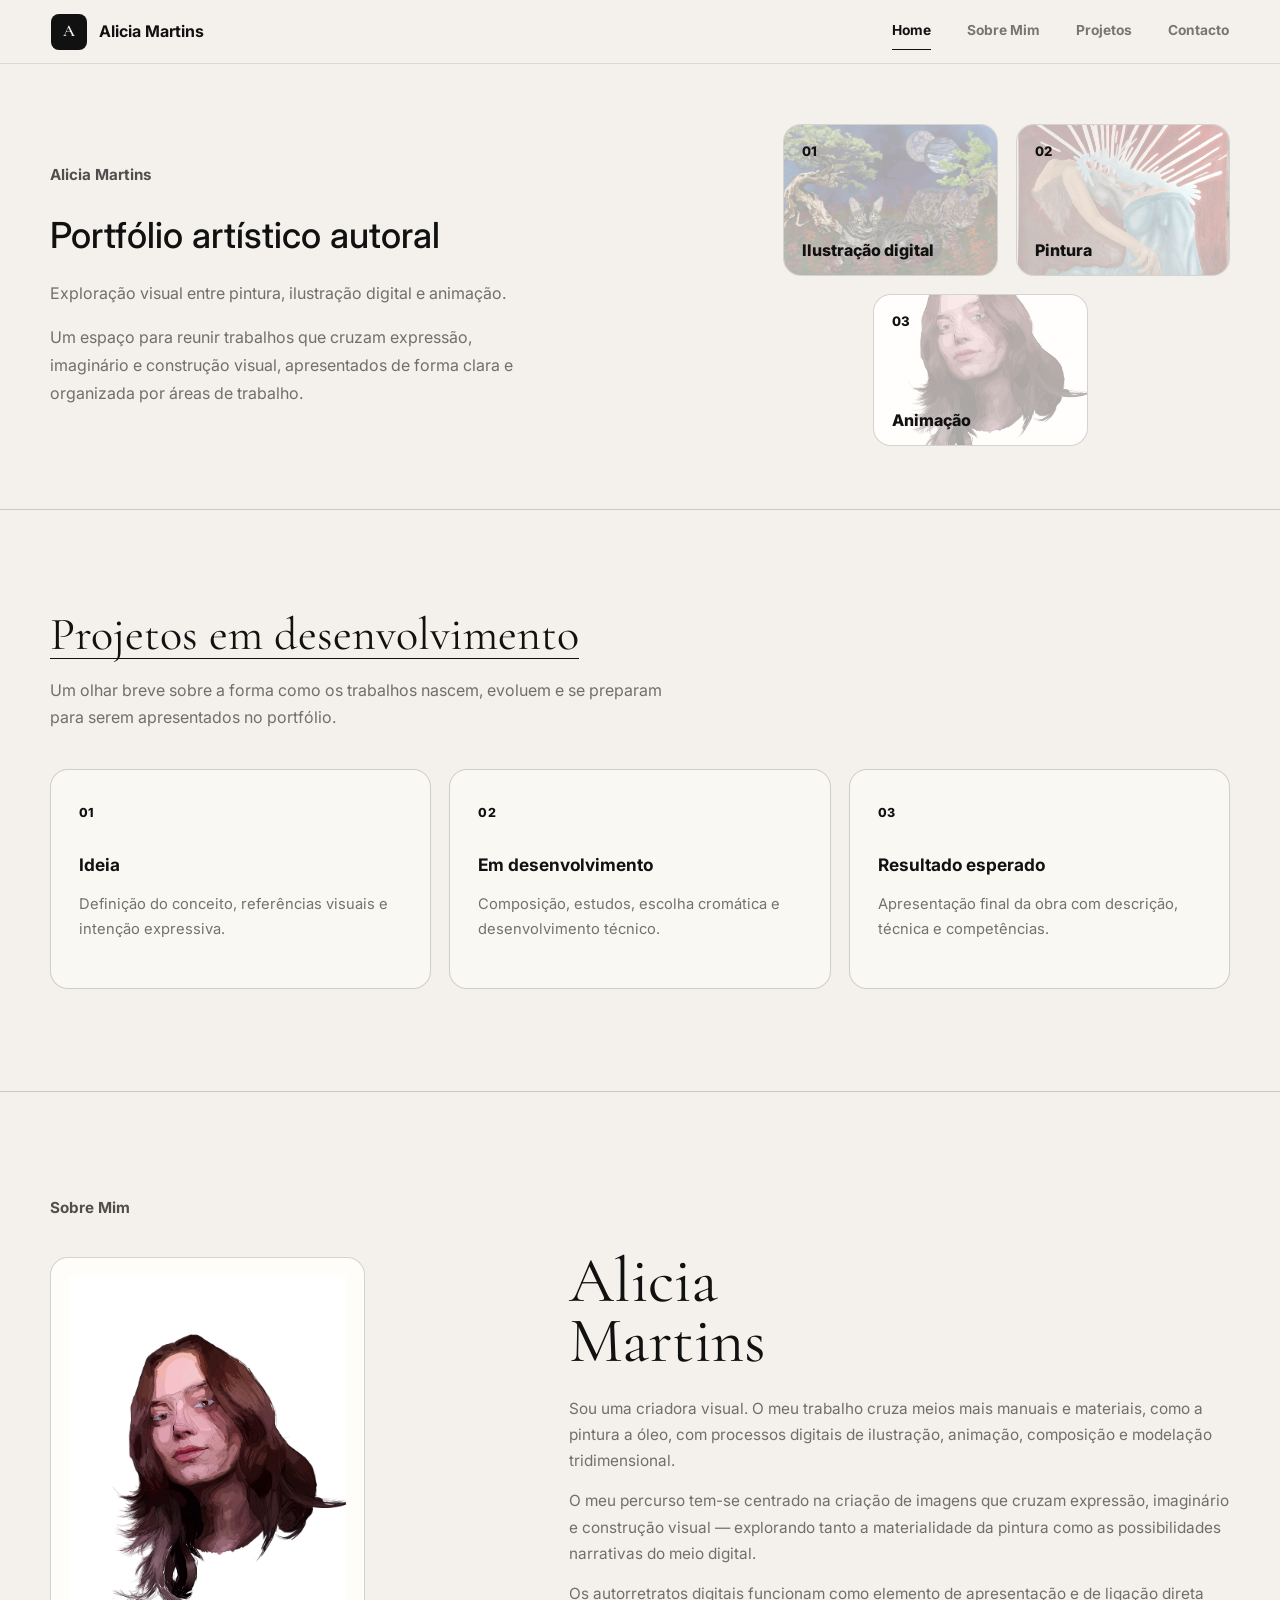
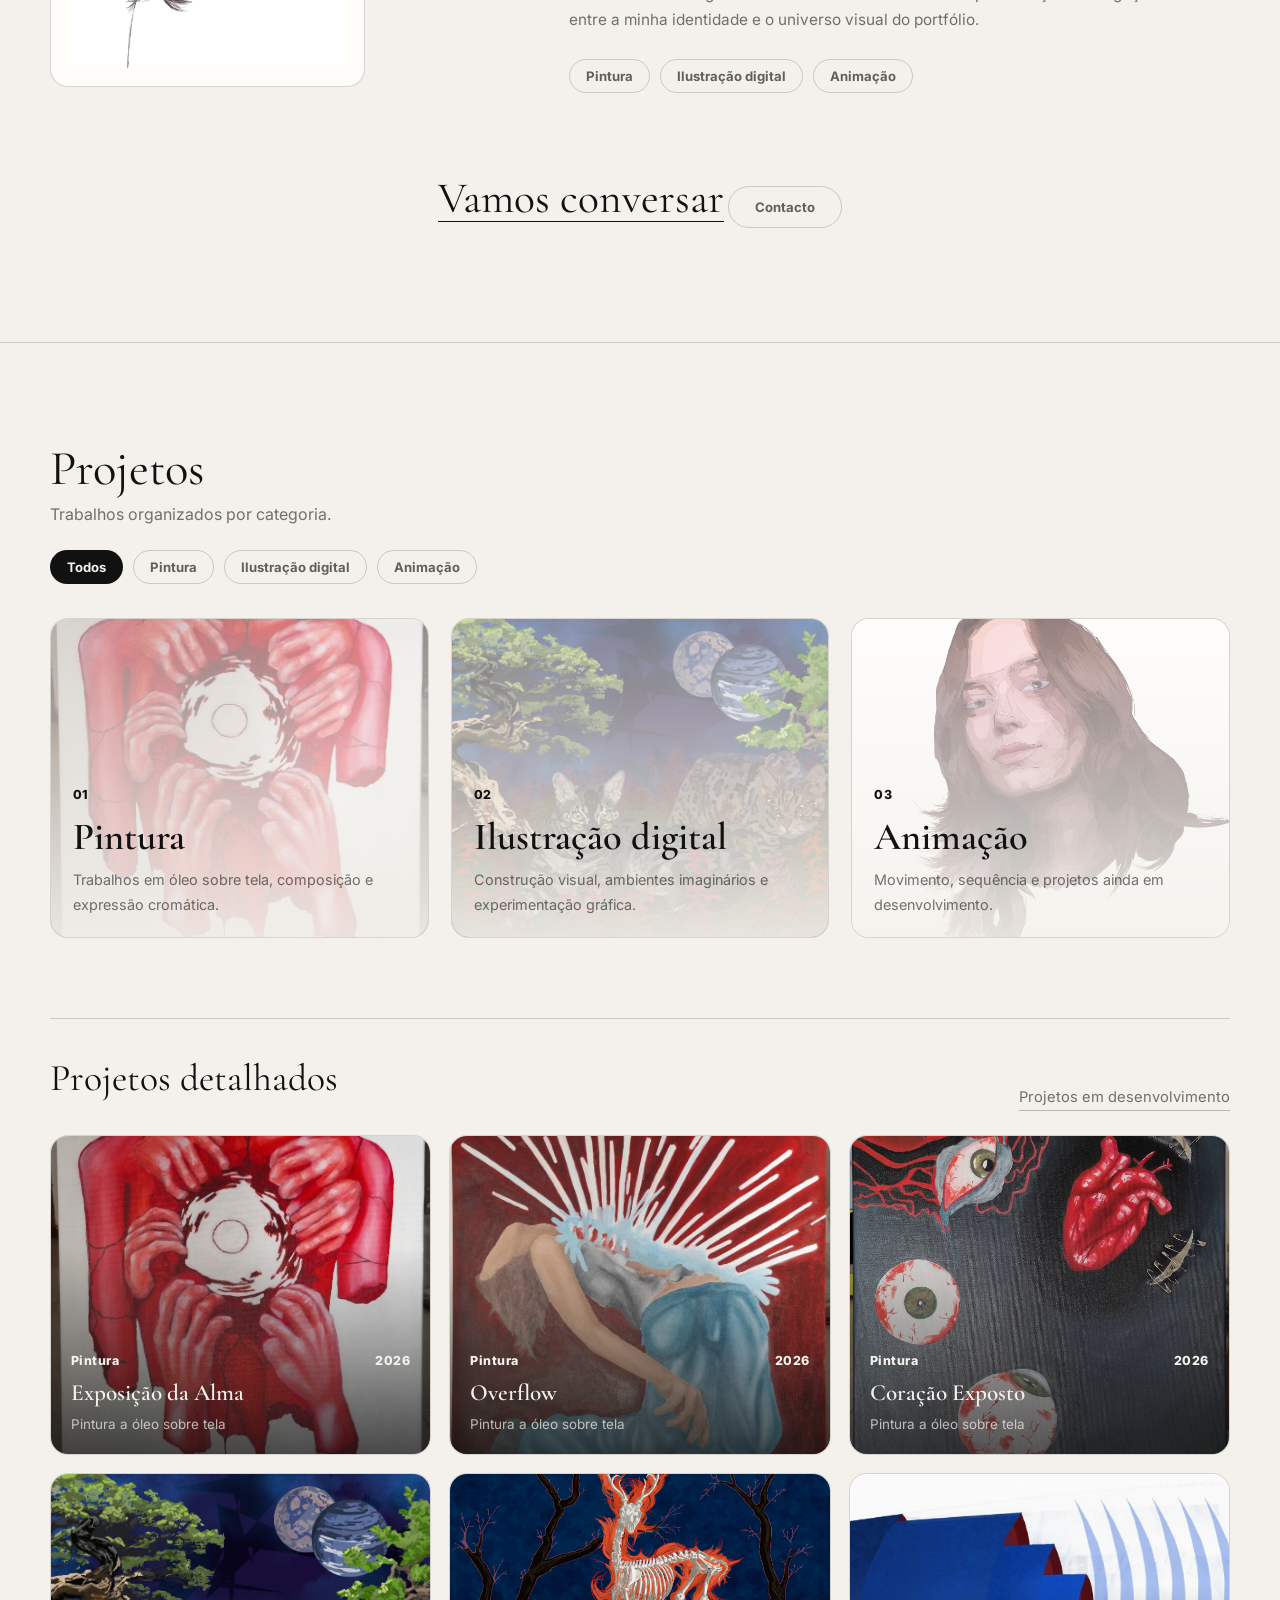
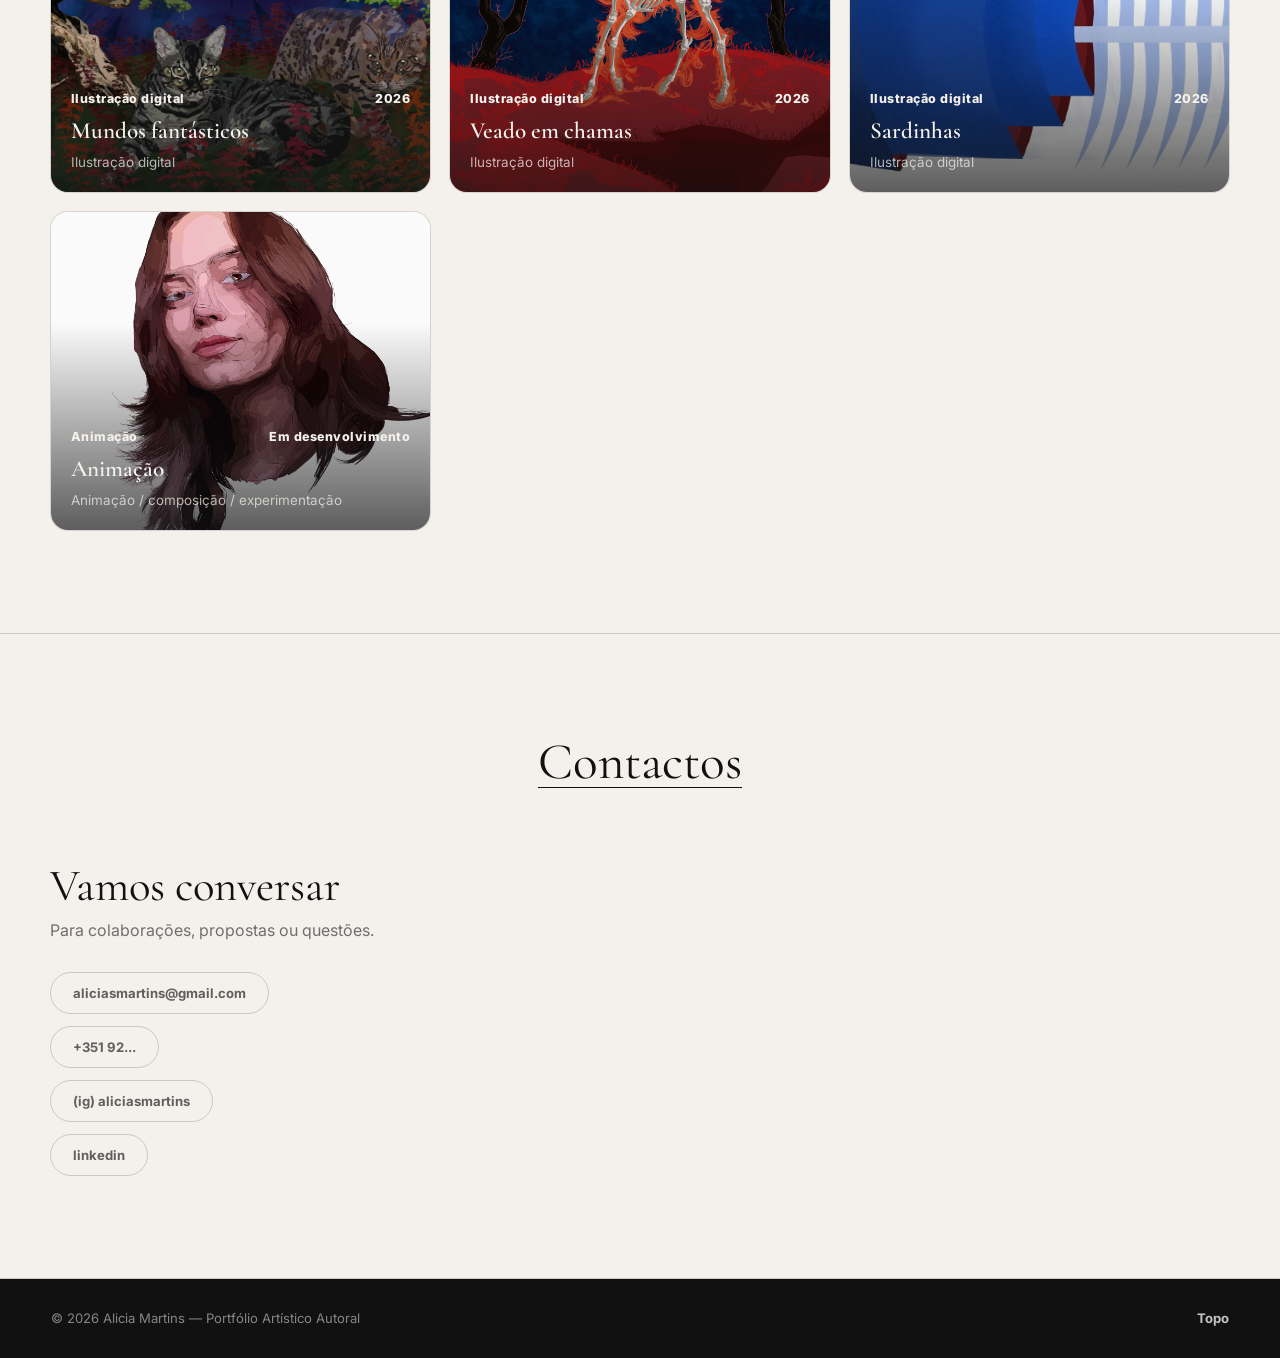
==== index.html @ 429c476c "Initial portfolio site" ====
<!DOCTYPE html>
<html lang="pt-PT">
<head>
  <meta charset="UTF-8" />
  <meta name="viewport" content="width=device-width, initial-scale=1.0" />
  <title>Alicia Martins — Portfólio Artístico Autoral</title>
  <meta name="description" content="Portfólio artístico autoral de Alicia Martins — exploração visual entre pintura, ilustração digital e animação." />
  <link rel="preconnect" href="https://fonts.googleapis.com" />
  <link rel="preconnect" href="https://fonts.gstatic.com" crossorigin />
  <link href="https://fonts.googleapis.com/css2?family=Inter:wght@300;400;500;600;700;800&family=Cormorant+Garamond:ital,wght@0,300;0,400;0,500;0,600;1,400;1,500&display=swap" rel="stylesheet" />
  <link rel="stylesheet" href="css/style.css" />
</head>
<body>
  <header class="site-header" id="topo">
    <a class="brand" href="#home" aria-label="Voltar ao início">
      <span class="brand-mark">A</span>
      <span class="brand-text">Alicia Martins</span>
    </a>
    <button class="nav-toggle" id="navToggle" aria-label="Abrir menu" aria-expanded="false">
      <span></span>
      <span></span>
    </button>
    <nav class="main-nav" id="mainNav" aria-label="Navegação principal">
      <a href="#home" data-nav>Home</a>
      <a href="#sobre" data-nav>Sobre Mim</a>
      <a href="#projetos" data-nav>Projetos</a>
      <a href="#contacto" data-nav>Contacto</a>
    </nav>
  </header>

  <main>
    <section class="hero" id="home">
      <div class="section-shell hero-shell">
        <div class="hero-copy">
          <p class="section-kicker">Alicia Martins</p>
          <h1>Portfólio artístico autoral</h1>
          <p>Exploração visual entre pintura, ilustração digital e animação.</p>
          <p>Um espaço para reunir trabalhos que cruzam expressão, imaginário e construção visual, apresentados de forma clara e organizada por áreas de trabalho.</p>
        </div>

        <div class="hero-projects" aria-label="Projetos em destaque">
          <a class="hero-card" href="#projetos">
            <img src="assets/img/mundos-fantasticos.png" alt="Mundos fantásticos — ilustração digital" />
            <span>01</span>
            <strong>Ilustração digital</strong>
          </a>
          <a class="hero-card" href="#projetos">
            <img src="assets/img/overflow.jpg" alt="Overflow — pintura a óleo" />
            <span>02</span>
            <strong>Pintura</strong>
          </a>
          <a class="hero-card hero-card--lower" href="#projetos">
            <img src="assets/img/autorretrato-fundo-claro.png" alt="Animação — espaço em desenvolvimento" />
            <span>03</span>
            <strong>Animação</strong>
          </a>
        </div>
      </div>
    </section>

    <section class="process" id="processo">
      <div class="section-shell">
        <h2 class="underlined-title">Projetos em desenvolvimento</h2>
        <p class="section-lead">Um olhar breve sobre a forma como os trabalhos nascem, evoluem e se preparam para serem apresentados no portfólio.</p>

        <div class="process-steps">
          <article class="process-card">
            <span>01</span>
            <h3>Ideia</h3>
            <p>Definição do conceito, referências visuais e intenção expressiva.</p>
          </article>
          <article class="process-card">
            <span>02</span>
            <h3>Em desenvolvimento</h3>
            <p>Composição, estudos, escolha cromática e desenvolvimento técnico.</p>
          </article>
          <article class="process-card">
            <span>03</span>
            <h3>Resultado esperado</h3>
            <p>Apresentação final da obra com descrição, técnica e competências.</p>
          </article>
        </div>
      </div>
    </section>

    <section class="about" id="sobre">
      <div class="section-shell">
        <p class="section-kicker">Sobre Mim</p>
        <div class="about-grid">
          <div class="portrait-frame">
            <img src="assets/img/autorretrato-fundo-claro.png" alt="Autorretrato digital de Alicia Martins" />
          </div>

          <div class="about-copy">
            <h2>Alicia<br />Martins</h2>
            <p>Sou uma criadora visual. O meu trabalho cruza meios mais manuais e materiais, como a pintura a óleo, com processos digitais de ilustração, animação, composição e modelação tridimensional.</p>
            <p>O meu percurso tem-se centrado na criação de imagens que cruzam expressão, imaginário e construção visual — explorando tanto a materialidade da pintura como as possibilidades narrativas do meio digital.</p>
            <p>Os autorretratos digitais funcionam como elemento de apresentação e de ligação direta entre a minha identidade e o universo visual do portfólio.</p>
            <div class="chip-row">
              <span>Pintura</span>
              <span>Ilustração digital</span>
              <span>Animação</span>
            </div>
          </div>
        </div>

        <div class="about-cta">
          <p>Vamos conversar</p>
          <a class="pill-link" href="#contacto">Contacto</a>
        </div>
      </div>
    </section>

    <section class="projects" id="projetos">
      <div class="section-shell">
        <h2>Projetos</h2>
        <p class="projects-sub">Trabalhos organizados por categoria.</p>

        <div class="filter-bar" aria-label="Filtrar projetos">
          <button class="filter active" type="button" data-filter="all">Todos</button>
          <button class="filter" type="button" data-filter="pintura">Pintura</button>
          <button class="filter" type="button" data-filter="digital">Ilustração digital</button>
          <button class="filter" type="button" data-filter="animacao">Animação</button>
        </div>

        <div class="category-gallery" id="categoryGallery"></div>

        <div class="project-detail-head">
          <h3>Projetos detalhados</h3>
          <a href="#processo">Projetos em desenvolvimento</a>
        </div>
        <div class="gallery" id="gallery"></div>
      </div>
    </section>

    <section class="contact" id="contacto">
      <div class="section-shell">
        <h2 class="contact-heading">Contactos</h2>
        <div class="contact-grid">
          <div class="contact-copy">
            <p class="contact-lead">Vamos conversar</p>
            <p>Para colaborações, propostas ou questões.</p>
            <div class="contact-links" aria-label="Links de contacto">
              <a href="mailto:aliciasmartins@gmail.com">aliciasmartins@gmail.com</a>
              <a href="tel:+351920000000">+351 92...</a>
              <a href="https://instagram.com/aliciasmartins" target="_blank" rel="noopener">(ig) aliciasmartins</a>
              <a href="https://linkedin.com/in/aliciasmartins" target="_blank" rel="noopener">linkedin</a>
            </div>
          </div>
          <div class="contact-empty" aria-hidden="true"></div>
        </div>
      </div>
    </section>
  </main>

  <footer class="site-footer">
    <p>© <span id="year"></span> Alicia Martins — Portfólio Artístico Autoral</p>
    <a href="#topo">Topo</a>
  </footer>

  <div class="modal" id="projectModal" aria-hidden="true" role="dialog" aria-modal="true">
    <div class="modal-backdrop" data-close-modal></div>
    <article class="modal-panel" role="document">
      <button class="modal-close" type="button" data-close-modal aria-label="Fechar projeto">
        ×
      </button>
      <div class="modal-body" id="modalContent"></div>
    </article>
  </div>

  <script src="js/main.js"></script>
</body>
</html>
---- css/style.css ----
:root {
  --ink: #111;
  --muted: rgba(17, 17, 17, .58);
  --faint: rgba(17, 17, 17, .1);
  --line: rgba(17, 17, 17, .18);
  --paper: #f4f1ec;
  --white: #fffdfa;
  --max: 1180px;
  --radius: 18px;
  --font: "Inter", -apple-system, BlinkMacSystemFont, "Segoe UI", sans-serif;
  --serif: "Cormorant Garamond", Georgia, serif;
}

*,
*::before,
*::after {
  box-sizing: border-box;
  margin: 0;
  padding: 0;
}

html {
  scroll-behavior: smooth;
}

body {
  min-width: 320px;
  overflow-x: hidden;
  background: var(--paper);
  color: var(--ink);
  font-family: var(--font);
  font-size: 16px;
  line-height: 1.7;
  -webkit-font-smoothing: antialiased;
}

a {
  color: inherit;
  text-decoration: none;
}

img {
  display: block;
  max-width: 100%;
}

button {
  color: inherit;
  font: inherit;
}

::selection {
  background: rgba(17, 17, 17, .12);
}

.site-header {
  position: fixed;
  z-index: 20;
  top: 0;
  left: 0;
  right: 0;
  display: flex;
  align-items: center;
  justify-content: space-between;
  height: 64px;
  padding: 0 clamp(20px, 4vw, 52px);
  background: rgba(244, 241, 236, .92);
  border-bottom: 1px solid var(--faint);
  backdrop-filter: blur(18px);
}

.brand {
  display: flex;
  align-items: center;
  gap: 12px;
  font-weight: 700;
}

.brand-mark {
  display: grid;
  place-items: center;
  width: 36px;
  height: 36px;
  border-radius: 8px;
  background: var(--ink);
  color: var(--paper);
  font-family: var(--serif);
  font-size: 1.05rem;
  font-weight: 600;
}

.main-nav {
  display: flex;
  align-items: center;
  gap: clamp(22px, 3vw, 36px);
  color: rgba(17, 17, 17, .55);
  font-size: .86rem;
  font-weight: 700;
}

.main-nav a {
  padding: 6px 0;
  border-bottom: 1px solid transparent;
}

.main-nav a:hover,
.main-nav a.active {
  color: var(--ink);
  border-bottom-color: var(--ink);
}

.nav-toggle {
  display: none;
  width: 38px;
  height: 38px;
  border: 0;
  background: transparent;
}

.nav-toggle span {
  display: block;
  width: 22px;
  height: 1.5px;
  margin: 6px auto;
  background: var(--ink);
}

.section-shell {
  width: min(100% - 40px, var(--max));
  margin: 0 auto;
}

.hero,
.process,
.about,
.projects,
.contact {
  border-bottom: 1px solid var(--line);
}

.hero {
  padding-top: 64px;
}

.hero-shell {
  display: grid;
  grid-template-columns: .86fr 1.14fr;
  gap: clamp(46px, 8vw, 110px);
  align-items: center;
  min-height: 445px;
  padding: 54px 0 58px;
}

.section-kicker {
  margin-bottom: 28px;
  color: rgba(17, 17, 17, .72);
  font-size: .95rem;
  font-weight: 700;
}

.hero-copy h1 {
  max-width: 460px;
  margin-bottom: 24px;
  font-size: clamp(1.7rem, 2.8vw, 2.55rem);
  font-weight: 500;
  line-height: 1.12;
  letter-spacing: 0;
}

.hero-copy p:not(.section-kicker) {
  max-width: 520px;
  color: var(--muted);
  line-height: 1.75;
}

.hero-copy p + p {
  margin-top: 16px;
}

.hero-projects {
  display: grid;
  grid-template-columns: repeat(2, minmax(160px, 1fr));
  gap: 18px;
  max-width: 500px;
  margin-left: auto;
}

.hero-card {
  position: relative;
  min-height: 150px;
  overflow: hidden;
  border: 1.5px solid var(--line);
  border-radius: var(--radius);
  background: var(--white);
}

.hero-card--lower {
  grid-column: 1 / 2;
  transform: translateX(42%);
}

.hero-card img {
  width: 100%;
  height: 150px;
  object-fit: cover;
  opacity: .34;
  filter: grayscale(.12);
}

.hero-card span,
.hero-card strong {
  position: absolute;
  z-index: 1;
  left: 18px;
}

.hero-card span {
  top: 15px;
  font-size: .82rem;
  font-weight: 800;
}

.hero-card strong {
  right: 18px;
  bottom: 15px;
  font-weight: 800;
  line-height: 1.25;
}

.process,
.about,
.projects,
.contact {
  padding: clamp(70px, 8vw, 104px) 0;
}

.underlined-title {
  display: inline-block;
  margin-bottom: 18px;
  border-bottom: 1px solid var(--ink);
  font-family: var(--serif);
  font-size: clamp(1.9rem, 3.6vw, 3rem);
  font-weight: 400;
  line-height: .98;
}

.section-lead {
  max-width: 640px;
  margin-bottom: 38px;
  color: var(--muted);
}

.process-steps {
  display: grid;
  grid-template-columns: repeat(3, 1fr);
  gap: 18px;
}

.process-card {
  min-height: 220px;
  padding: 28px;
  border: 1.5px solid var(--line);
  border-radius: var(--radius);
  background: rgba(255, 253, 250, .55);
}

.process-card span,
.category-body span,
.card-meta {
  font-size: .78rem;
  font-weight: 800;
  letter-spacing: .04em;
}

.process-card h3 {
  margin: 28px 0 16px;
  font-size: 1.08rem;
  line-height: 1.35;
}

.process-card p {
  color: var(--muted);
  font-size: .92rem;
}

.about .section-kicker {
  margin-bottom: 30px;
}

.about-grid {
  display: grid;
  grid-template-columns: .78fr 1.22fr;
  gap: clamp(40px, 8vw, 96px);
  align-items: center;
}

.portrait-frame {
  width: min(100%, 315px);
  border: 1.5px solid var(--line);
  border-radius: var(--radius);
  background: var(--white);
  padding: 18px;
}

.portrait-frame img {
  width: 100%;
  height: auto;
}

.about-copy h2 {
  margin-bottom: 24px;
  font-family: var(--serif);
  font-size: clamp(2.5rem, 5vw, 4.4rem);
  font-weight: 400;
  line-height: .95;
}

.about-copy p {
  max-width: 690px;
  color: var(--muted);
  font-size: .96rem;
}

.about-copy p + p {
  margin-top: 14px;
}

.chip-row {
  display: flex;
  flex-wrap: wrap;
  gap: 10px;
  margin-top: 26px;
}

.chip-row span,
.filter,
.pill-link,
.contact-links a {
  display: inline-flex;
  align-items: center;
  justify-content: center;
  min-height: 34px;
  padding: 0 16px;
  border: 1.5px solid var(--line);
  border-radius: 999px;
  background: transparent;
  color: rgba(17, 17, 17, .65);
  font-size: .82rem;
  font-weight: 700;
}

.about-cta {
  margin-top: clamp(54px, 7vw, 84px);
  text-align: center;
}

.about-cta p {
  display: inline-block;
  margin-bottom: 18px;
  border-bottom: 1px solid var(--ink);
  font-family: var(--serif);
  font-size: clamp(1.8rem, 3.4vw, 3rem);
  line-height: 1;
}

.pill-link {
  min-height: 42px;
  padding: 0 26px;
}

.projects h2 {
  margin-bottom: 8px;
  font-family: var(--serif);
  font-size: clamp(2rem, 3.8vw, 3.2rem);
  font-weight: 400;
  line-height: .98;
}

.projects-sub {
  max-width: 520px;
  color: var(--muted);
}

.filter-bar {
  display: flex;
  flex-wrap: wrap;
  gap: 10px;
  margin: 22px 0 34px;
}

.filter {
  cursor: pointer;
}

.filter.active,
.filter:hover,
.category-card:hover,
.card:hover,
.contact-links a:hover,
.pill-link:hover {
  border-color: rgba(17, 17, 17, .38);
}

.filter.active {
  background: var(--ink);
  color: var(--paper);
}

.category-gallery {
  display: grid;
  grid-template-columns: repeat(3, 1fr);
  gap: 22px;
  margin-bottom: clamp(54px, 7vw, 80px);
}

.category-card {
  position: relative;
  min-height: 320px;
  overflow: hidden;
  border: 1.5px solid var(--line);
  border-radius: var(--radius);
  background: var(--white);
  cursor: pointer;
  text-align: left;
}

.category-thumb {
  position: absolute;
  inset: 0;
}

.category-thumb::after {
  content: "";
  position: absolute;
  inset: 0;
  background: linear-gradient(180deg, rgba(244, 241, 236, .08), rgba(244, 241, 236, .88));
}

.category-thumb img {
  width: 100%;
  height: 100%;
  object-fit: cover;
  opacity: .58;
}

.category-body {
  position: absolute;
  z-index: 1;
  left: 22px;
  right: 22px;
  bottom: 20px;
}

.category-body h3 {
  margin: 12px 0;
  font-family: var(--serif);
  font-size: clamp(1.7rem, 3vw, 2.45rem);
  font-weight: 600;
  line-height: .96;
}

.category-body p {
  color: var(--muted);
  font-size: .9rem;
}

.project-detail-head {
  display: flex;
  align-items: flex-end;
  justify-content: space-between;
  gap: 24px;
  margin-bottom: 24px;
  padding-top: 28px;
  border-top: 1px solid var(--line);
}

.project-detail-head h3 {
  font-family: var(--serif);
  font-size: clamp(1.6rem, 3vw, 2.35rem);
  font-weight: 400;
}

.project-detail-head a {
  color: var(--muted);
  border-bottom: 1px solid rgba(17, 17, 17, .26);
  font-size: .92rem;
}

.gallery {
  display: grid;
  grid-template-columns: repeat(3, 1fr);
  gap: 18px;
}

.card {
  position: relative;
  height: 320px;
  overflow: hidden;
  border: 1.5px solid var(--line);
  border-radius: var(--radius);
  background: var(--white);
  cursor: pointer;
  text-align: left;
}

.card-thumb {
  position: absolute;
  inset: 0;
}

.card-thumb::after {
  content: "";
  position: absolute;
  inset: 0;
  background: linear-gradient(180deg, rgba(17, 17, 17, .02) 35%, rgba(17, 17, 17, .68));
}

.card-thumb img {
  width: 100%;
  height: 100%;
  object-fit: cover;
}

.card-body {
  position: absolute;
  z-index: 1;
  left: 20px;
  right: 20px;
  bottom: 18px;
  color: var(--paper);
}

.card-meta {
  display: flex;
  justify-content: space-between;
  margin-bottom: 10px;
}

.card h3 {
  font-family: var(--serif);
  font-size: 1.45rem;
  font-weight: 600;
  line-height: 1.05;
}

.card p {
  margin-top: 8px;
  color: rgba(244, 241, 236, .72);
  font-size: .84rem;
}

.contact {
  min-height: 560px;
}

.contact-heading {
  width: fit-content;
  margin: 0 auto clamp(46px, 6vw, 76px);
  border-bottom: 1px solid var(--ink);
  font-family: var(--serif);
  font-size: clamp(2rem, 4vw, 3.2rem);
  font-weight: 400;
  line-height: .98;
}

.contact-grid {
  display: grid;
  grid-template-columns: minmax(260px, 520px) 1fr;
  gap: clamp(40px, 9vw, 130px);
}

.contact-lead {
  margin-bottom: 8px;
  font-family: var(--serif);
  font-size: clamp(1.8rem, 3.5vw, 3rem);
  line-height: 1;
}

.contact-copy > p:not(.contact-lead) {
  color: var(--muted);
}

.contact-links {
  display: flex;
  flex-direction: column;
  align-items: flex-start;
  gap: 12px;
  margin-top: 28px;
}

.contact-links a {
  min-height: 42px;
  padding: 0 22px;
}

.contact-empty {
  min-height: 260px;
}

.site-footer {
  display: flex;
  justify-content: space-between;
  gap: 16px;
  padding: 28px clamp(20px, 4vw, 52px);
  color: rgba(244, 241, 236, .52);
  background: var(--ink);
  font-size: .82rem;
}

.site-footer a {
  color: rgba(244, 241, 236, .8);
  font-weight: 700;
}

.modal {
  position: fixed;
  z-index: 50;
  inset: 0;
  display: none;
}

.modal.open {
  display: block;
}

.modal-backdrop {
  position: absolute;
  inset: 0;
  background: rgba(17, 17, 17, .72);
}

.modal-panel {
  position: relative;
  width: min(960px, calc(100% - 24px));
  max-height: calc(100vh - 24px);
  margin: 12px auto;
  overflow: auto;
  border-radius: var(--radius);
  background: var(--paper);
}

.modal-close {
  position: sticky;
  z-index: 2;
  top: 12px;
  float: right;
  display: grid;
  place-items: center;
  width: 40px;
  height: 40px;
  margin: 12px;
  border: 0;
  border-radius: 50%;
  background: var(--ink);
  color: var(--paper);
  cursor: pointer;
  font-size: 1.6rem;
  line-height: 1;
}

.modal-body {
  padding: clamp(22px, 4vw, 48px);
}

.modal-hero {
  display: grid;
  grid-template-columns: 1fr .9fr;
  gap: 32px;
  clear: both;
}

.modal-gallery {
  display: grid;
  gap: 10px;
}

.modal-gallery img {
  width: 100%;
  max-height: 580px;
  object-fit: contain;
  border-radius: 14px;
  background: var(--white);
}

.modal-info .cat-badge {
  display: inline-flex;
  min-height: 30px;
  align-items: center;
  padding: 0 12px;
  border-radius: 999px;
  background: var(--accent, var(--ink));
  color: var(--paper);
  font-size: .72rem;
  font-weight: 800;
}

.modal-info h2 {
  margin: 18px 0;
  font-family: var(--serif);
  font-size: clamp(2rem, 4vw, 3.4rem);
  font-weight: 500;
  line-height: 1;
}

.modal-info > p {
  color: var(--muted);
}

.info-grid {
  display: grid;
  gap: 12px;
  margin-top: 24px;
}

.info-grid div {
  padding: 15px;
  border: 1px solid var(--faint);
  border-radius: 12px;
  background: var(--white);
}

.info-grid strong {
  display: block;
  margin-bottom: 4px;
  color: var(--accent, var(--ink));
  font-size: .72rem;
  font-weight: 800;
  letter-spacing: .05em;
  text-transform: uppercase;
}

.info-grid span {
  color: var(--muted);
  font-size: .9rem;
}

@media (max-width: 960px) {
  .site-header {
    height: auto;
    min-height: 64px;
    flex-wrap: wrap;
    gap: 8px;
    padding-top: 12px;
    padding-bottom: 10px;
  }

  .nav-toggle {
    display: none;
  }

  .main-nav {
    display: grid;
    position: static;
    width: 100%;
    grid-template-columns: repeat(4, minmax(0, 1fr));
    gap: 4px;
    overflow: hidden;
    padding: 0 0 2px;
    font-size: .72rem;
    text-align: center;
  }

  .main-nav a {
    white-space: nowrap;
  }

  .hero-shell,
  .about-grid,
  .contact-grid,
  .modal-hero {
    grid-template-columns: 1fr;
  }

  .hero-projects {
    max-width: none;
    margin-left: 0;
  }

  .process-steps,
  .category-gallery,
  .gallery {
    grid-template-columns: 1fr;
  }

  .portrait-frame {
    width: min(100%, 280px);
  }

  .contact-empty {
    display: none;
  }
}

@media (max-width: 680px) {
  .site-header {
    height: auto;
  }

  .nav-toggle {
    display: none;
  }

  .main-nav {
    display: flex;
  }

  .section-shell {
    width: min(100% - 40px, var(--max));
  }

  .hero-shell {
    min-height: auto;
    padding: 64px 0 42px;
  }

  .hero-copy h1 {
    font-size: clamp(1.8rem, 8vw, 2.5rem);
  }

  .hero-copy p:not(.section-kicker) {
    max-width: 330px;
  }

  .hero-projects {
    grid-template-columns: 1fr;
    gap: 14px;
  }

  .hero-card,
  .hero-card img {
    height: 148px;
    min-height: 148px;
  }

  .hero-card--lower {
    grid-column: auto;
    transform: none;
  }

  .process,
  .about,
  .projects,
  .contact {
    padding: 58px 0;
  }

  .underlined-title,
  .contact-heading {
    font-size: clamp(2.1rem, 11vw, 3rem);
  }

  .process-card,
  .category-card {
    min-height: 220px;
  }

  .project-detail-head {
    display: block;
  }

  .project-detail-head a {
    display: inline-block;
    margin-top: 10px;
  }

  .card {
    height: 300px;
  }

  .contact-links a {
    width: 100%;
    justify-content: center;
    text-align: center;
  }

  .site-footer {
    flex-direction: column;
    text-align: center;
  }
}
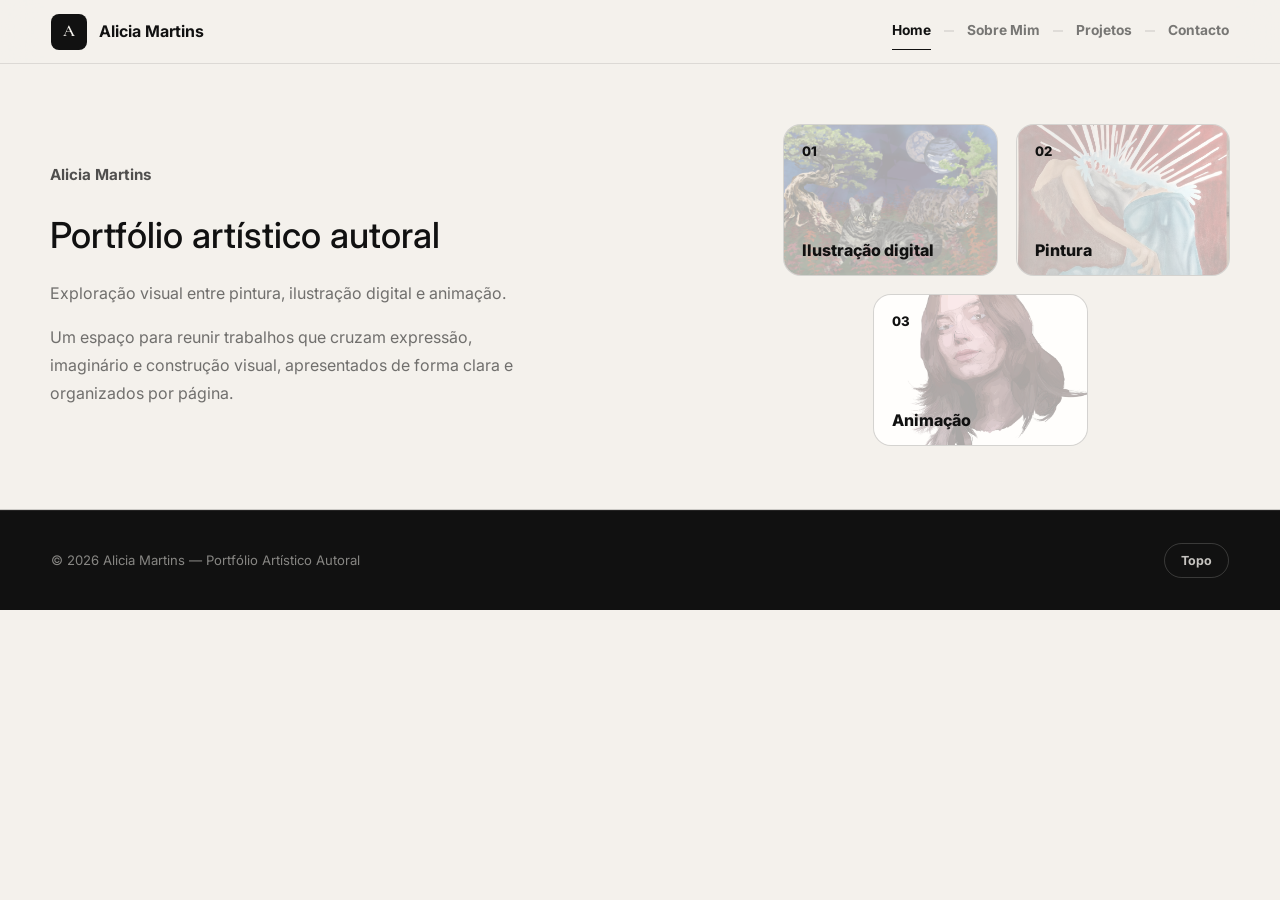
==== commit c92438bd: "Separar portfolio em paginas" ====
--- a/index.html
+++ b/index.html
@@ -10,21 +10,21 @@
   <link href="https://fonts.googleapis.com/css2?family=Inter:wght@300;400;500;600;700;800&family=Cormorant+Garamond:ital,wght@0,300;0,400;0,500;0,600;1,400;1,500&display=swap" rel="stylesheet" />
   <link rel="stylesheet" href="css/style.css" />
 </head>
-<body>
+<body data-page="home">
   <header class="site-header" id="topo">
-    <a class="brand" href="#home" aria-label="Voltar ao início">
+    <a class="brand" href="index.html" aria-label="Voltar ao início">
       <span class="brand-mark">A</span>
       <span class="brand-text">Alicia Martins</span>
     </a>
-    <button class="nav-toggle" id="navToggle" aria-label="Abrir menu" aria-expanded="false">
+    <button class="nav-toggle" id="navToggle" type="button" aria-label="Abrir menu" aria-expanded="false">
       <span></span>
       <span></span>
     </button>
     <nav class="main-nav" id="mainNav" aria-label="Navegação principal">
-      <a href="#home" data-nav>Home</a>
-      <a href="#sobre" data-nav>Sobre Mim</a>
-      <a href="#projetos" data-nav>Projetos</a>
-      <a href="#contacto" data-nav>Contacto</a>
+      <a href="index.html" data-nav="home">Home</a>
+      <a href="sobre.html" data-nav="sobre">Sobre Mim</a>
+      <a href="projetos.html" data-nav="projetos">Projetos</a>
+      <a href="contacto.html" data-nav="contacto">Contacto</a>
     </nav>
   </header>
 
@@ -35,119 +35,25 @@
           <p class="section-kicker">Alicia Martins</p>
           <h1>Portfólio artístico autoral</h1>
           <p>Exploração visual entre pintura, ilustração digital e animação.</p>
-          <p>Um espaço para reunir trabalhos que cruzam expressão, imaginário e construção visual, apresentados de forma clara e organizada por áreas de trabalho.</p>
+          <p>Um espaço para reunir trabalhos que cruzam expressão, imaginário e construção visual, apresentados de forma clara e organizados por página.</p>
         </div>
 
-        <div class="hero-projects" aria-label="Projetos em destaque">
-          <a class="hero-card" href="#projetos">
+        <div class="hero-projects" role="group" aria-label="Projetos em destaque">
+          <a class="hero-card" href="projetos.html?categoria=digital">
             <img src="assets/img/mundos-fantasticos.png" alt="Mundos fantásticos — ilustração digital" />
             <span>01</span>
             <strong>Ilustração digital</strong>
           </a>
-          <a class="hero-card" href="#projetos">
+          <a class="hero-card" href="projetos.html?categoria=pintura">
             <img src="assets/img/overflow.jpg" alt="Overflow — pintura a óleo" />
             <span>02</span>
             <strong>Pintura</strong>
           </a>
-          <a class="hero-card hero-card--lower" href="#projetos">
+          <a class="hero-card hero-card--lower" href="projetos.html?categoria=animacao">
             <img src="assets/img/autorretrato-fundo-claro.png" alt="Animação — espaço em desenvolvimento" />
             <span>03</span>
             <strong>Animação</strong>
           </a>
-        </div>
-      </div>
-    </section>
-
-    <section class="process" id="processo">
-      <div class="section-shell">
-        <h2 class="underlined-title">Projetos em desenvolvimento</h2>
-        <p class="section-lead">Um olhar breve sobre a forma como os trabalhos nascem, evoluem e se preparam para serem apresentados no portfólio.</p>
-
-        <div class="process-steps">
-          <article class="process-card">
-            <span>01</span>
-            <h3>Ideia</h3>
-            <p>Definição do conceito, referências visuais e intenção expressiva.</p>
-          </article>
-          <article class="process-card">
-            <span>02</span>
-            <h3>Em desenvolvimento</h3>
-            <p>Composição, estudos, escolha cromática e desenvolvimento técnico.</p>
-          </article>
-          <article class="process-card">
-            <span>03</span>
-            <h3>Resultado esperado</h3>
-            <p>Apresentação final da obra com descrição, técnica e competências.</p>
-          </article>
-        </div>
-      </div>
-    </section>
-
-    <section class="about" id="sobre">
-      <div class="section-shell">
-        <p class="section-kicker">Sobre Mim</p>
-        <div class="about-grid">
-          <div class="portrait-frame">
-            <img src="assets/img/autorretrato-fundo-claro.png" alt="Autorretrato digital de Alicia Martins" />
-          </div>
-
-          <div class="about-copy">
-            <h2>Alicia<br />Martins</h2>
-            <p>Sou uma criadora visual. O meu trabalho cruza meios mais manuais e materiais, como a pintura a óleo, com processos digitais de ilustração, animação, composição e modelação tridimensional.</p>
-            <p>O meu percurso tem-se centrado na criação de imagens que cruzam expressão, imaginário e construção visual — explorando tanto a materialidade da pintura como as possibilidades narrativas do meio digital.</p>
-            <p>Os autorretratos digitais funcionam como elemento de apresentação e de ligação direta entre a minha identidade e o universo visual do portfólio.</p>
-            <div class="chip-row">
-              <span>Pintura</span>
-              <span>Ilustração digital</span>
-              <span>Animação</span>
-            </div>
-          </div>
-        </div>
-
-        <div class="about-cta">
-          <p>Vamos conversar</p>
-          <a class="pill-link" href="#contacto">Contacto</a>
-        </div>
-      </div>
-    </section>
-
-    <section class="projects" id="projetos">
-      <div class="section-shell">
-        <h2>Projetos</h2>
-        <p class="projects-sub">Trabalhos organizados por categoria.</p>
-
-        <div class="filter-bar" aria-label="Filtrar projetos">
-          <button class="filter active" type="button" data-filter="all">Todos</button>
-          <button class="filter" type="button" data-filter="pintura">Pintura</button>
-          <button class="filter" type="button" data-filter="digital">Ilustração digital</button>
-          <button class="filter" type="button" data-filter="animacao">Animação</button>
-        </div>
-
-        <div class="category-gallery" id="categoryGallery"></div>
-
-        <div class="project-detail-head">
-          <h3>Projetos detalhados</h3>
-          <a href="#processo">Projetos em desenvolvimento</a>
-        </div>
-        <div class="gallery" id="gallery"></div>
-      </div>
-    </section>
-
-    <section class="contact" id="contacto">
-      <div class="section-shell">
-        <h2 class="contact-heading">Contactos</h2>
-        <div class="contact-grid">
-          <div class="contact-copy">
-            <p class="contact-lead">Vamos conversar</p>
-            <p>Para colaborações, propostas ou questões.</p>
-            <div class="contact-links" aria-label="Links de contacto">
-              <a href="mailto:aliciasmartins@gmail.com">aliciasmartins@gmail.com</a>
-              <a href="tel:+351920000000">+351 92...</a>
-              <a href="https://instagram.com/aliciasmartins" target="_blank" rel="noopener">(ig) aliciasmartins</a>
-              <a href="https://linkedin.com/in/aliciasmartins" target="_blank" rel="noopener">linkedin</a>
-            </div>
-          </div>
-          <div class="contact-empty" aria-hidden="true"></div>
         </div>
       </div>
     </section>
@@ -158,16 +64,6 @@
     <a href="#topo">Topo</a>
   </footer>
 
-  <div class="modal" id="projectModal" aria-hidden="true" role="dialog" aria-modal="true">
-    <div class="modal-backdrop" data-close-modal></div>
-    <article class="modal-panel" role="document">
-      <button class="modal-close" type="button" data-close-modal aria-label="Fechar projeto">
-        ×
-      </button>
-      <div class="modal-body" id="modalContent"></div>
-    </article>
-  </div>
-
   <script src="js/main.js"></script>
 </body>
 </html>
--- a/css/style.css
+++ b/css/style.css
@@ -9,6 +9,9 @@
   --radius: 18px;
   --font: "Inter", -apple-system, BlinkMacSystemFont, "Segoe UI", sans-serif;
   --serif: "Cormorant Garamond", Georgia, serif;
+  --ease: cubic-bezier(.25, .46, .45, .94);
+  --ease-out: cubic-bezier(.16, 1, .3, 1);
+  --transition: .3s var(--ease);
 }
 
 *,
@@ -37,6 +40,7 @@
 a {
   color: inherit;
   text-decoration: none;
+  transition: color var(--transition), border-color var(--transition);
 }
 
 img {
@@ -67,6 +71,12 @@
   background: rgba(244, 241, 236, .92);
   border-bottom: 1px solid var(--faint);
   backdrop-filter: blur(18px);
+  transition: box-shadow .4s var(--ease), background .4s var(--ease);
+}
+
+.site-header.scrolled {
+  box-shadow: 0 1px 12px rgba(17, 17, 17, .06);
+  background: rgba(244, 241, 236, .96);
 }
 
 .brand {
@@ -74,6 +84,11 @@
   align-items: center;
   gap: 12px;
   font-weight: 700;
+  transition: opacity var(--transition);
+}
+
+.brand:hover {
+  opacity: .72;
 }
 
 .brand-mark {
@@ -87,6 +102,11 @@
   font-family: var(--serif);
   font-size: 1.05rem;
   font-weight: 600;
+  transition: transform var(--transition);
+}
+
+.brand:hover .brand-mark {
+  transform: scale(1.06);
 }
 
 .main-nav {
@@ -98,9 +118,24 @@
   font-weight: 700;
 }
 
+/* Decorative dashes between nav links (wireframe match) */
 .main-nav a {
+  position: relative;
   padding: 6px 0;
-  border-bottom: 1px solid transparent;
+  border-bottom: 1.5px solid transparent;
+  transition: color var(--transition), border-color var(--transition);
+}
+
+.main-nav a:not(:last-child)::after {
+  content: '';
+  position: absolute;
+  right: calc(-0.5 * clamp(22px, 3vw, 36px) - .35em);
+  top: 50%;
+  width: 10px;
+  height: 1px;
+  transform: translateY(-50%);
+  background: var(--line);
+  pointer-events: none;
 }
 
 .main-nav a:hover,
@@ -139,6 +174,10 @@
 }
 
 .hero {
+  padding-top: 64px;
+}
+
+.page-main {
   padding-top: 64px;
 }
 
@@ -192,11 +231,22 @@
   border: 1.5px solid var(--line);
   border-radius: var(--radius);
   background: var(--white);
+  transition: transform .35s var(--ease-out), box-shadow .35s var(--ease-out), border-color var(--transition);
+}
+
+.hero-card:hover {
+  transform: translateY(-4px);
+  box-shadow: 0 8px 28px rgba(17, 17, 17, .08);
+  border-color: rgba(17, 17, 17, .3);
 }
 
 .hero-card--lower {
   grid-column: 1 / 2;
   transform: translateX(42%);
+}
+
+.hero-card--lower:hover {
+  transform: translateX(42%) translateY(-4px);
 }
 
 .hero-card img {
@@ -205,6 +255,12 @@
   object-fit: cover;
   opacity: .34;
   filter: grayscale(.12);
+  transition: opacity .5s var(--ease), transform .5s var(--ease);
+}
+
+.hero-card:hover img {
+  opacity: .52;
+  transform: scale(1.04);
 }
 
 .hero-card span,
@@ -257,11 +313,38 @@
 }
 
 .process-card {
+  position: relative;
   min-height: 220px;
   padding: 28px;
   border: 1.5px solid var(--line);
   border-radius: var(--radius);
   background: rgba(255, 253, 250, .55);
+  overflow: hidden;
+  transition: transform .35s var(--ease-out), box-shadow .35s var(--ease-out), border-color var(--transition);
+}
+
+/* Decorative gradient accent for process cards */
+.process-card::after {
+  content: '';
+  position: absolute;
+  top: 0;
+  right: 0;
+  width: 80px;
+  height: 80px;
+  background: radial-gradient(circle at 100% 0%, rgba(17, 17, 17, .04) 0%, transparent 70%);
+  border-radius: 0 var(--radius) 0 0;
+  pointer-events: none;
+  transition: opacity var(--transition);
+}
+
+.process-card:hover {
+  transform: translateY(-3px);
+  box-shadow: 0 6px 24px rgba(17, 17, 17, .06);
+  border-color: rgba(17, 17, 17, .28);
+}
+
+.process-card:hover::after {
+  opacity: 1.6;
 }
 
 .process-card span,
@@ -307,6 +390,7 @@
   height: auto;
 }
 
+.about-copy h1,
 .about-copy h2 {
   margin-bottom: 24px;
   font-family: var(--serif);
@@ -347,6 +431,7 @@
   color: rgba(17, 17, 17, .65);
   font-size: .82rem;
   font-weight: 700;
+  transition: all var(--transition);
 }
 
 .about-cta {
@@ -368,6 +453,14 @@
   padding: 0 26px;
 }
 
+.pill-link:hover {
+  background: var(--ink);
+  color: var(--paper);
+  border-color: var(--ink);
+  transform: translateY(-1px);
+}
+
+.projects h1,
 .projects h2 {
   margin-bottom: 8px;
   font-family: var(--serif);
@@ -390,20 +483,19 @@
 
 .filter {
   cursor: pointer;
-}
-
-.filter.active,
-.filter:hover,
-.category-card:hover,
-.card:hover,
-.contact-links a:hover,
-.pill-link:hover {
+  transition: all var(--transition);
+}
+
+.filter:hover {
   border-color: rgba(17, 17, 17, .38);
+  background: rgba(17, 17, 17, .04);
 }
 
 .filter.active {
   background: var(--ink);
   color: var(--paper);
+  border-color: var(--ink);
+  box-shadow: 0 2px 8px rgba(17, 17, 17, .14);
 }
 
 .category-gallery {
@@ -415,6 +507,7 @@
 
 .category-card {
   position: relative;
+  display: block;
   min-height: 320px;
   overflow: hidden;
   border: 1.5px solid var(--line);
@@ -422,6 +515,13 @@
   background: var(--white);
   cursor: pointer;
   text-align: left;
+  transition: transform .35s var(--ease-out), box-shadow .35s var(--ease-out), border-color var(--transition);
+}
+
+.category-card:hover {
+  transform: translateY(-5px);
+  box-shadow: 0 12px 32px rgba(17, 17, 17, .1);
+  border-color: rgba(17, 17, 17, .32);
 }
 
 .category-thumb {
@@ -441,6 +541,12 @@
   height: 100%;
   object-fit: cover;
   opacity: .58;
+  transition: opacity .5s var(--ease), transform .5s var(--ease);
+}
+
+.category-card:hover .category-thumb img {
+  opacity: .72;
+  transform: scale(1.04);
 }
 
 .category-body {
@@ -474,6 +580,7 @@
   border-top: 1px solid var(--line);
 }
 
+.project-detail-head h2,
 .project-detail-head h3 {
   font-family: var(--serif);
   font-size: clamp(1.6rem, 3vw, 2.35rem);
@@ -494,6 +601,7 @@
 
 .card {
   position: relative;
+  display: block;
   height: 320px;
   overflow: hidden;
   border: 1.5px solid var(--line);
@@ -501,6 +609,13 @@
   background: var(--white);
   cursor: pointer;
   text-align: left;
+  transition: transform .35s var(--ease-out), box-shadow .35s var(--ease-out), border-color var(--transition);
+}
+
+.card:hover {
+  transform: translateY(-5px);
+  box-shadow: 0 12px 32px rgba(17, 17, 17, .1);
+  border-color: rgba(17, 17, 17, .32);
 }
 
 .card-thumb {
@@ -519,6 +634,11 @@
   width: 100%;
   height: 100%;
   object-fit: cover;
+  transition: transform .5s var(--ease);
+}
+
+.card:hover .card-thumb img {
+  transform: scale(1.05);
 }
 
 .card-body {
@@ -551,6 +671,14 @@
 
 .contact {
   min-height: 560px;
+}
+
+.contact-links a:hover {
+  border-color: rgba(17, 17, 17, .38);
+  background: var(--ink);
+  color: var(--paper);
+  transform: translateY(-1px);
+  box-shadow: 0 2px 8px rgba(17, 17, 17, .1);
 }
 
 .contact-heading {
@@ -600,16 +728,29 @@
 .site-footer {
   display: flex;
   justify-content: space-between;
+  align-items: center;
   gap: 16px;
-  padding: 28px clamp(20px, 4vw, 52px);
+  padding: 32px clamp(20px, 4vw, 52px);
   color: rgba(244, 241, 236, .52);
   background: var(--ink);
   font-size: .82rem;
+  border-top: 1px solid rgba(244, 241, 236, .08);
 }
 
 .site-footer a {
   color: rgba(244, 241, 236, .8);
   font-weight: 700;
+  padding: 6px 16px;
+  border: 1px solid rgba(244, 241, 236, .18);
+  border-radius: 999px;
+  font-size: .78rem;
+  transition: all var(--transition);
+}
+
+.site-footer a:hover {
+  background: rgba(244, 241, 236, .12);
+  color: rgba(244, 241, 236, 1);
+  border-color: rgba(244, 241, 236, .32);
 }
 
 .modal {
@@ -627,6 +768,7 @@
   position: absolute;
   inset: 0;
   background: rgba(17, 17, 17, .72);
+  backdrop-filter: blur(4px);
 }
 
 .modal-panel {
@@ -637,6 +779,7 @@
   overflow: auto;
   border-radius: var(--radius);
   background: var(--paper);
+  box-shadow: 0 24px 64px rgba(17, 17, 17, .28);
 }
 
 .modal-close {
@@ -656,6 +799,12 @@
   cursor: pointer;
   font-size: 1.6rem;
   line-height: 1;
+  transition: transform var(--transition), background var(--transition);
+}
+
+.modal-close:hover {
+  transform: scale(1.1) rotate(90deg);
+  background: rgba(17, 17, 17, .8);
 }
 
 .modal-body {
@@ -734,7 +883,182 @@
   font-size: .9rem;
 }
 
+
+/* ──────────────────────────────────────────────
+   Scroll-reveal animations
+   ────────────────────────────────────────────── */
+
+.reveal-ready {
+  opacity: 0;
+  transform: translateY(28px);
+  transition: opacity .6s cubic-bezier(.22,1,.36,1),
+              transform .6s cubic-bezier(.22,1,.36,1);
+}
+
+.reveal-ready.revealed {
+  opacity: 1;
+  transform: translateY(0);
+}
+
+/* ──────────────────────────────────────────────
+   Card enter / exit (filter transitions)
+   ────────────────────────────────────────────── */
+
+.card-enter {
+  opacity: 0;
+  transform: translateY(20px) scale(.97);
+  transition: opacity .4s cubic-bezier(.22,1,.36,1),
+              transform .4s cubic-bezier(.22,1,.36,1);
+  transition-delay: calc(var(--stagger, 0) * .07s);
+}
+
+.card-enter.card-entered {
+  opacity: 1;
+  transform: translateY(0) scale(1);
+}
+
+.card-exit {
+  opacity: 0;
+  transform: scale(.96);
+  transition: opacity .18s ease, transform .18s ease;
+}
+
+/* ──────────────────────────────────────────────
+   Modal fade + scale animation
+   ────────────────────────────────────────────── */
+
+.modal.open .modal-backdrop {
+  opacity: 0;
+  transition: opacity .3s ease;
+}
+
+.modal.modal-visible .modal-backdrop {
+  opacity: 1;
+}
+
+.modal.open .modal-panel {
+  opacity: 0;
+  transform: translateY(24px) scale(.96);
+  transition: opacity .32s cubic-bezier(.22,1,.36,1),
+              transform .32s cubic-bezier(.22,1,.36,1);
+}
+
+.modal.modal-visible .modal-panel {
+  opacity: 1;
+  transform: translateY(0) scale(1);
+}
+
+/* ──────────────────────────────────────────────
+   Image loading skeleton
+   ────────────────────────────────────────────── */
+
+.img-loading {
+  position: relative;
+  overflow: hidden;
+}
+
+.img-loading::before {
+  content: "";
+  position: absolute;
+  inset: 0;
+  z-index: 2;
+  background: linear-gradient(90deg,
+    rgba(17,17,17,.06) 25%,
+    rgba(17,17,17,.12) 50%,
+    rgba(17,17,17,.06) 75%);
+  background-size: 200% 100%;
+  animation: shimmer 1.4s ease-in-out infinite;
+  border-radius: inherit;
+}
+
+.img-loading img {
+  opacity: 0;
+  transition: opacity .4s ease;
+}
+
+.img-loading img.loaded {
+  opacity: 1;
+}
+
+img.load-error {
+  opacity: .3;
+  filter: grayscale(1);
+}
+
+@keyframes shimmer {
+  0%   { background-position: 200% 0; }
+  100% { background-position: -200% 0; }
+}
+
+/* ──────────────────────────────────────────────
+   Hero heading word reveal
+   ────────────────────────────────────────────── */
+
+.hero-reveal .hero-word {
+  display: inline-block;
+  opacity: 0;
+  transform: translateY(18px);
+  transition: opacity .5s cubic-bezier(.22,1,.36,1),
+              transform .5s cubic-bezier(.22,1,.36,1);
+  transition-delay: calc(var(--word-i, 0) * .12s + .15s);
+}
+
+.hero-reveal--active .hero-word {
+  opacity: 1;
+  transform: translateY(0);
+}
+
+/* ──────────────────────────────────────────────
+   Interactive hover enhancements
+   ────────────────────────────────────────────── */
+
+.portrait-frame {
+  transition: box-shadow .4s cubic-bezier(.22,1,.36,1),
+              transform .4s cubic-bezier(.22,1,.36,1);
+}
+
+.portrait-frame:hover {
+  box-shadow: 0 8px 32px rgba(17, 17, 17, .08);
+  transform: translateY(-2px);
+}
+
+.chip-row span:hover {
+  border-color: rgba(17, 17, 17, .38);
+  background: rgba(17, 17, 17, .04);
+}
+
+.project-detail-head a {
+  transition: color .25s ease, border-color .25s ease;
+}
+
+.project-detail-head a:hover {
+  color: var(--ink);
+  border-bottom-color: var(--ink);
+}
+
+/* ──────────────────────────────────────────────
+   Accessibility — focus-visible outlines
+   ────────────────────────────────────────────── */
+
+:focus-visible {
+  outline: 2px solid var(--ink);
+  outline-offset: 3px;
+  border-radius: 4px;
+}
+
+.modal-close:focus-visible {
+  outline-color: var(--paper);
+}
+
+/* ──────────────────────────────────────────────
+   Responsive — tablet (≤960px)
+   ────────────────────────────────────────────── */
+
 @media (max-width: 960px) {
+  .page-main {
+    padding-top: 104px;
+  }
+
   .site-header {
     height: auto;
     min-height: 64px;
@@ -760,6 +1084,11 @@
     text-align: center;
   }
 
+  /* Hide decorative dashes on smaller screens */
+  .main-nav a:not(:last-child)::after {
+    display: none;
+  }
+
   .main-nav a {
     white-space: nowrap;
   }
@@ -791,17 +1120,40 @@
   }
 }
 
+/* ──────────────────────────────────────────────
+   Responsive — mobile (≤680px)
+   ────────────────────────────────────────────── */
+
 @media (max-width: 680px) {
+  .page-main {
+    padding-top: 96px;
+  }
+
   .site-header {
     height: auto;
   }
 
   .nav-toggle {
+    display: block;
+  }
+
+  .main-nav {
     display: none;
-  }
-
-  .main-nav {
+    flex-direction: column;
+    align-items: stretch;
+    gap: 6px;
+    padding-top: 8px;
+  }
+
+  .main-nav.open {
     display: flex;
+  }
+
+  .main-nav a {
+    padding: 9px 12px;
+    border: 1px solid var(--faint);
+    border-radius: 8px;
+    background: rgba(255, 253, 250, .42);
   }
 
   .section-shell {
@@ -835,6 +1187,10 @@
   .hero-card--lower {
     grid-column: auto;
     transform: none;
+  }
+
+  .hero-card--lower:hover {
+    transform: translateY(-4px);
   }
 
   .process,
@@ -878,3 +1234,36 @@
     text-align: center;
   }
 }
+
+/* ──────────────────────────────────────────────
+   Prefers reduced motion — disable all
+   ────────────────────────────────────────────── */
+
+@media (prefers-reduced-motion: reduce) {
+  *,
+  *::before,
+  *::after {
+    animation-duration: 0.01ms !important;
+    animation-iteration-count: 1 !important;
+    transition-duration: 0.01ms !important;
+  }
+
+  .reveal-ready {
+    opacity: 1;
+    transform: none;
+  }
+
+  .card-enter {
+    opacity: 1;
+    transform: none;
+  }
+
+  .hero-reveal .hero-word {
+    opacity: 1;
+    transform: none;
+  }
+
+  html {
+    scroll-behavior: auto;
+  }
+}
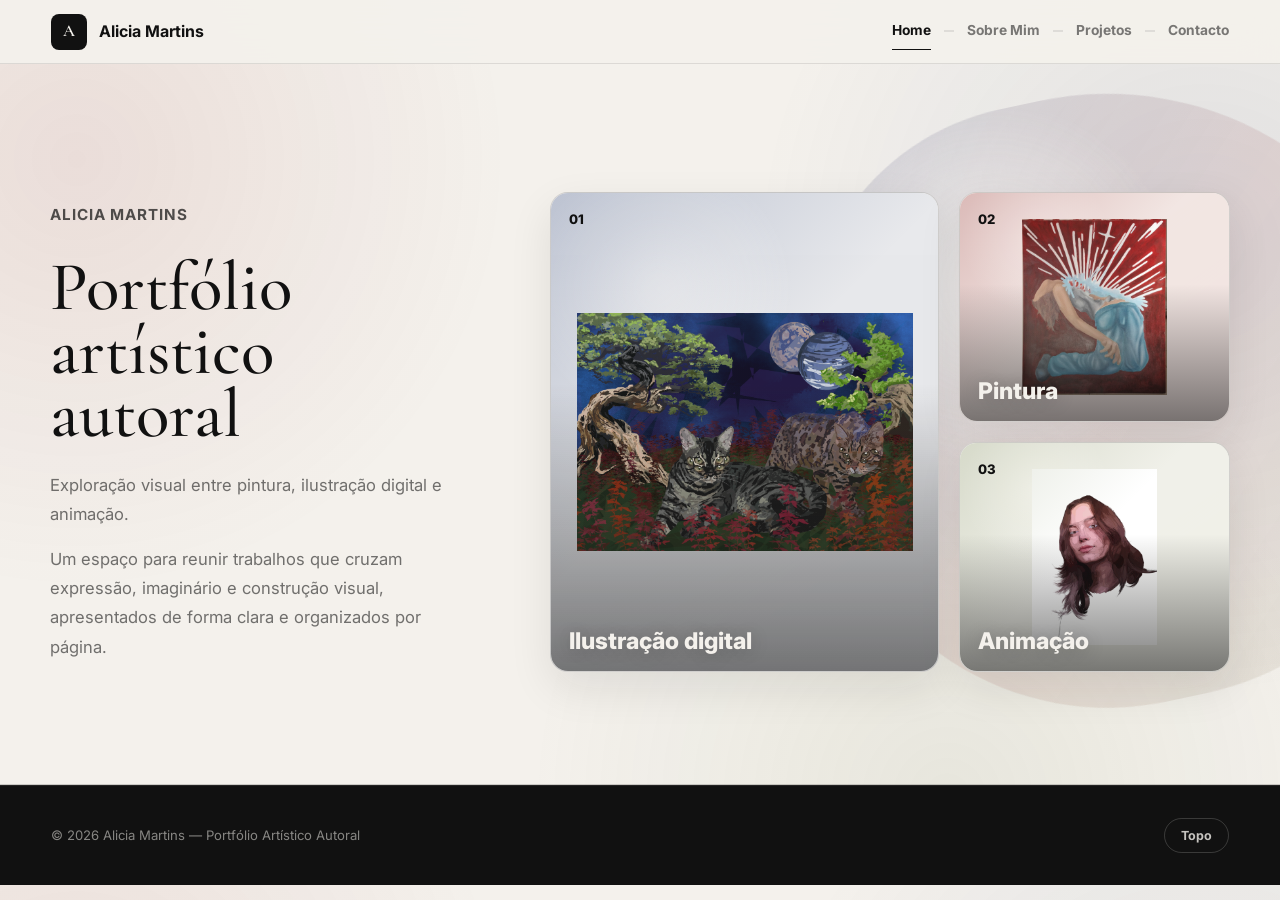
==== commit f701c222: "Atualizar apresentacao visual do portfolio" ====
--- a/index.html
+++ b/index.html
@@ -39,17 +39,17 @@
         </div>
 
         <div class="hero-projects" role="group" aria-label="Projetos em destaque">
-          <a class="hero-card" href="projetos.html?categoria=digital">
+          <a class="hero-card hero-card--digital is-landscape fit-contain" href="projetos.html?categoria=digital#detalhados">
             <img src="assets/img/mundos-fantasticos.png" alt="Mundos fantásticos — ilustração digital" />
             <span>01</span>
             <strong>Ilustração digital</strong>
           </a>
-          <a class="hero-card" href="projetos.html?categoria=pintura">
+          <a class="hero-card hero-card--pintura is-portrait fit-contain" href="projetos.html?categoria=pintura#detalhados">
             <img src="assets/img/overflow.jpg" alt="Overflow — pintura a óleo" />
             <span>02</span>
             <strong>Pintura</strong>
           </a>
-          <a class="hero-card hero-card--lower" href="projetos.html?categoria=animacao">
+          <a class="hero-card hero-card--lower hero-card--animacao is-portrait fit-contain" href="projetos.html?categoria=animacao#detalhados">
             <img src="assets/img/autorretrato-fundo-claro.png" alt="Animação — espaço em desenvolvimento" />
             <span>03</span>
             <strong>Animação</strong>
--- a/css/style.css
+++ b/css/style.css
@@ -5,6 +5,10 @@
   --line: rgba(17, 17, 17, .18);
   --paper: #f4f1ec;
   --white: #fffdfa;
+  --paint: #8A1F1F;
+  --digital: #233B73;
+  --animation: #7B8B5A;
+  --shadow-soft: 0 18px 48px rgba(17, 17, 17, .1);
   --max: 1180px;
   --radius: 18px;
   --font: "Inter", -apple-system, BlinkMacSystemFont, "Segoe UI", sans-serif;
@@ -24,12 +28,17 @@
 
 html {
   scroll-behavior: smooth;
+  scroll-padding-top: 96px;
 }
 
 body {
   min-width: 320px;
   overflow-x: hidden;
-  background: var(--paper);
+  background:
+    radial-gradient(circle at 6% 18%, rgba(138, 31, 31, .095), transparent 27rem),
+    radial-gradient(circle at 94% 28%, rgba(35, 59, 115, .1), transparent 28rem),
+    radial-gradient(circle at 74% 90%, rgba(123, 139, 90, .105), transparent 26rem),
+    var(--paper);
   color: var(--ink);
   font-family: var(--font);
   font-size: 16px;
@@ -171,23 +180,63 @@
 .projects,
 .contact {
   border-bottom: 1px solid var(--line);
+  position: relative;
+  overflow: hidden;
+}
+
+.hero,
+.projects {
+  isolation: isolate;
 }
 
 .hero {
   padding-top: 64px;
 }
 
+.hero::before,
+.projects::before {
+  content: "";
+  position: absolute;
+  z-index: -1;
+  pointer-events: none;
+}
+
+.hero::before {
+  right: max(-12vw, -150px);
+  top: 90px;
+  width: min(48vw, 620px);
+  aspect-ratio: 1;
+  border-radius: 43% 57% 50% 50%;
+  background:
+    radial-gradient(circle at 34% 28%, rgba(255, 253, 250, .7), transparent 30%),
+    linear-gradient(135deg, rgba(35, 59, 115, .2), rgba(138, 31, 31, .12), rgba(123, 139, 90, .16));
+  filter: blur(.2px);
+  opacity: .78;
+  transform: rotate(-12deg);
+}
+
+.projects::before {
+  left: max(-18vw, -220px);
+  top: 90px;
+  width: min(52vw, 680px);
+  aspect-ratio: 1.25;
+  border-radius: 58% 42% 52% 48%;
+  background: linear-gradient(135deg, rgba(138, 31, 31, .12), rgba(35, 59, 115, .09), rgba(123, 139, 90, .11));
+  opacity: .85;
+  transform: rotate(9deg);
+}
+
 .page-main {
   padding-top: 64px;
 }
 
 .hero-shell {
   display: grid;
-  grid-template-columns: .86fr 1.14fr;
-  gap: clamp(46px, 8vw, 110px);
+  grid-template-columns: .72fr 1.28fr;
+  gap: clamp(42px, 7vw, 96px);
   align-items: center;
-  min-height: 445px;
-  padding: 54px 0 58px;
+  min-height: min(720px, calc(100vh - 64px));
+  padding: clamp(68px, 9vw, 112px) 0 clamp(62px, 8vw, 96px);
 }
 
 .section-kicker {
@@ -195,20 +244,24 @@
   color: rgba(17, 17, 17, .72);
   font-size: .95rem;
   font-weight: 700;
+  letter-spacing: .06em;
+  text-transform: uppercase;
 }
 
 .hero-copy h1 {
-  max-width: 460px;
+  max-width: 560px;
   margin-bottom: 24px;
-  font-size: clamp(1.7rem, 2.8vw, 2.55rem);
+  font-family: var(--serif);
+  font-size: clamp(2.55rem, 5.4vw, 5.25rem);
   font-weight: 500;
-  line-height: 1.12;
+  line-height: .92;
   letter-spacing: 0;
 }
 
 .hero-copy p:not(.section-kicker) {
   max-width: 520px;
   color: var(--muted);
+  font-size: clamp(1rem, 1.3vw, 1.1rem);
   line-height: 1.75;
 }
 
@@ -218,55 +271,102 @@
 
 .hero-projects {
   display: grid;
-  grid-template-columns: repeat(2, minmax(160px, 1fr));
-  gap: 18px;
-  max-width: 500px;
+  grid-template-columns: 1.18fr .82fr;
+  gap: 20px;
+  width: 100%;
+  max-width: 680px;
   margin-left: auto;
 }
 
 .hero-card {
   position: relative;
-  min-height: 150px;
+  display: block;
+  min-height: 230px;
   overflow: hidden;
   border: 1.5px solid var(--line);
   border-radius: var(--radius);
-  background: var(--white);
+  background:
+    linear-gradient(145deg, rgba(255, 253, 250, .92), rgba(255, 253, 250, .52)),
+    color-mix(in srgb, var(--accent, var(--ink)) 14%, var(--paper));
+  box-shadow: 0 16px 44px rgba(17, 17, 17, .09);
   transition: transform .35s var(--ease-out), box-shadow .35s var(--ease-out), border-color var(--transition);
 }
 
+.hero-card--digital,
+.hero-card--pintura,
+.hero-card--animacao {
+  --preview-position: center;
+}
+
+.hero-card--digital {
+  --accent: var(--digital);
+  grid-row: span 2;
+  min-height: 480px;
+}
+
+.hero-card--pintura {
+  --accent: var(--paint);
+}
+
+.hero-card--animacao {
+  --accent: var(--animation);
+}
+
 .hero-card:hover {
-  transform: translateY(-4px);
-  box-shadow: 0 8px 28px rgba(17, 17, 17, .08);
+  transform: translateY(-6px);
+  box-shadow: 0 24px 60px rgba(17, 17, 17, .13);
   border-color: rgba(17, 17, 17, .3);
 }
 
 .hero-card--lower {
-  grid-column: 1 / 2;
-  transform: translateX(42%);
+  grid-column: auto;
+  transform: none;
 }
 
 .hero-card--lower:hover {
-  transform: translateX(42%) translateY(-4px);
+  transform: translateY(-6px);
+}
+
+.hero-card::after {
+  content: "";
+  position: absolute;
+  inset: 0;
+  z-index: 1;
+  background:
+    linear-gradient(180deg, rgba(17, 17, 17, 0) 40%, rgba(17, 17, 17, .54)),
+    linear-gradient(135deg, color-mix(in srgb, var(--accent, var(--ink)) 22%, transparent), transparent 46%);
+  pointer-events: none;
 }
 
 .hero-card img {
+  position: absolute;
+  inset: 0;
   width: 100%;
-  height: 150px;
+  height: 100%;
   object-fit: cover;
-  opacity: .34;
-  filter: grayscale(.12);
+  object-position: var(--preview-position, center);
+  opacity: .94;
+  filter: none;
   transition: opacity .5s var(--ease), transform .5s var(--ease);
 }
 
+.hero-card.fit-contain img {
+  object-fit: contain;
+  padding: clamp(14px, 2vw, 26px);
+  background:
+    radial-gradient(circle at 28% 20%, rgba(255, 253, 250, .78), transparent 28%),
+    color-mix(in srgb, var(--accent, var(--ink)) 11%, var(--white));
+}
+
 .hero-card:hover img {
-  opacity: .52;
+  opacity: 1;
   transform: scale(1.04);
 }
 
 .hero-card span,
 .hero-card strong {
   position: absolute;
-  z-index: 1;
+  z-index: 2;
   left: 18px;
 }
 
@@ -279,8 +379,11 @@
 .hero-card strong {
   right: 18px;
   bottom: 15px;
+  color: var(--paper);
+  font-size: clamp(1rem, 1.8vw, 1.45rem);
   font-weight: 800;
   line-height: 1.25;
+  text-shadow: 0 2px 18px rgba(0, 0, 0, .22);
 }
 
 .process,
@@ -464,14 +567,24 @@
 .projects h2 {
   margin-bottom: 8px;
   font-family: var(--serif);
-  font-size: clamp(2rem, 3.8vw, 3.2rem);
+  font-size: clamp(2.45rem, 5vw, 4.4rem);
   font-weight: 400;
-  line-height: .98;
+  line-height: .92;
+}
+
+.projects-intro {
+  max-width: 680px;
+  margin-bottom: clamp(34px, 5vw, 56px);
+}
+
+.projects-intro .section-kicker {
+  margin-bottom: 16px;
 }
 
 .projects-sub {
   max-width: 520px;
   color: var(--muted);
+  font-size: clamp(1rem, 1.35vw, 1.12rem);
 }
 
 .filter-bar {
@@ -481,6 +594,14 @@
   margin: 22px 0 34px;
 }
 
+.filter-bar--details {
+  margin: 0 0 34px;
+}
+
+.project-details {
+  scroll-margin-top: 96px;
+}
+
 .filter {
   cursor: pointer;
   transition: all var(--transition);
@@ -500,28 +621,54 @@
 
 .category-gallery {
   display: grid;
-  grid-template-columns: repeat(3, 1fr);
-  gap: 22px;
+  grid-template-columns: 1fr 1.12fr 1fr;
+  gap: 24px;
   margin-bottom: clamp(54px, 7vw, 80px);
 }
 
 .category-card {
   position: relative;
   display: block;
-  min-height: 320px;
+  min-height: 0;
+  aspect-ratio: 4 / 5;
   overflow: hidden;
   border: 1.5px solid var(--line);
   border-radius: var(--radius);
-  background: var(--white);
+  background:
+    linear-gradient(145deg, rgba(255, 253, 250, .92), rgba(255, 253, 250, .56)),
+    color-mix(in srgb, var(--accent, var(--ink)) 13%, var(--paper));
   cursor: pointer;
   text-align: left;
+  box-shadow: 0 12px 34px rgba(17, 17, 17, .075);
   transition: transform .35s var(--ease-out), box-shadow .35s var(--ease-out), border-color var(--transition);
 }
 
+.category-card:nth-child(2) {
+  transform: translateY(-22px);
+}
+
 .category-card:hover {
-  transform: translateY(-5px);
-  box-shadow: 0 12px 32px rgba(17, 17, 17, .1);
+  transform: translateY(-8px);
+  box-shadow: var(--shadow-soft);
   border-color: rgba(17, 17, 17, .32);
+}
+
+.category-card:nth-child(2):hover {
+  transform: translateY(-30px);
+}
+
+.category-card::before {
+  content: "";
+  position: absolute;
+  z-index: 1;
+  top: 16px;
+  left: 16px;
+  width: 76px;
+  height: 76px;
+  border-radius: 48% 52% 42% 58%;
+  background: color-mix(in srgb, var(--accent, var(--ink)) 32%, transparent);
+  filter: blur(.1px);
+  opacity: .78;
 }
 
 .category-thumb {
@@ -533,19 +680,30 @@
   content: "";
   position: absolute;
   inset: 0;
-  background: linear-gradient(180deg, rgba(244, 241, 236, .08), rgba(244, 241, 236, .88));
+  background:
+    linear-gradient(180deg, rgba(244, 241, 236, .04) 30%, rgba(244, 241, 236, .92)),
+    linear-gradient(135deg, color-mix(in srgb, var(--accent, var(--ink)) 20%, transparent), transparent 46%);
 }
 
 .category-thumb img {
   width: 100%;
   height: 100%;
   object-fit: cover;
-  opacity: .58;
+  object-position: var(--preview-position, center);
+  opacity: .86;
   transition: opacity .5s var(--ease), transform .5s var(--ease);
 }
 
+.category-card.fit-contain .category-thumb img {
+  object-fit: contain;
+  padding: clamp(16px, 2.2vw, 28px);
+  background:
+    radial-gradient(circle at 26% 18%, rgba(255, 253, 250, .72), transparent 28%),
+    color-mix(in srgb, var(--accent, var(--ink)) 10%, var(--white));
+}
+
 .category-card:hover .category-thumb img {
-  opacity: .72;
+  opacity: 1;
   transform: scale(1.04);
 }
 
@@ -575,7 +733,7 @@
   align-items: flex-end;
   justify-content: space-between;
   gap: 24px;
-  margin-bottom: 24px;
+  margin-bottom: 18px;
   padding-top: 28px;
   border-top: 1px solid var(--line);
 }
@@ -595,26 +753,47 @@
 
 .gallery {
   display: grid;
-  grid-template-columns: repeat(3, 1fr);
-  gap: 18px;
+  grid-template-columns: repeat(6, minmax(0, 1fr));
+  grid-auto-flow: dense;
+  align-items: start;
+  gap: 20px;
 }
 
 .card {
   position: relative;
+  grid-column: span 2;
   display: block;
-  height: 320px;
+  min-height: 0;
+  aspect-ratio: 4 / 5;
   overflow: hidden;
   border: 1.5px solid var(--line);
   border-radius: var(--radius);
-  background: var(--white);
+  background:
+    linear-gradient(145deg, rgba(255, 253, 250, .92), rgba(255, 253, 250, .56)),
+    color-mix(in srgb, var(--accent, var(--ink)) 12%, var(--paper));
   cursor: pointer;
   text-align: left;
+  box-shadow: 0 12px 34px rgba(17, 17, 17, .07);
   transition: transform .35s var(--ease-out), box-shadow .35s var(--ease-out), border-color var(--transition);
 }
 
+.card.is-landscape {
+  grid-column: span 3;
+  aspect-ratio: 16 / 10;
+}
+
+.card.is-wide {
+  grid-column: span 4;
+  aspect-ratio: 16 / 7;
+}
+
+.card.is-portrait {
+  aspect-ratio: 4 / 5;
+}
+
 .card:hover {
-  transform: translateY(-5px);
-  box-shadow: 0 12px 32px rgba(17, 17, 17, .1);
+  transform: translateY(-7px);
+  box-shadow: var(--shadow-soft);
   border-color: rgba(17, 17, 17, .32);
 }
 
@@ -627,14 +806,25 @@
   content: "";
   position: absolute;
   inset: 0;
-  background: linear-gradient(180deg, rgba(17, 17, 17, .02) 35%, rgba(17, 17, 17, .68));
+  background:
+    linear-gradient(180deg, rgba(17, 17, 17, 0) 35%, rgba(17, 17, 17, .72)),
+    linear-gradient(135deg, color-mix(in srgb, var(--accent, var(--ink)) 18%, transparent), transparent 50%);
 }
 
 .card-thumb img {
   width: 100%;
   height: 100%;
   object-fit: cover;
+  object-position: var(--preview-position, center);
   transition: transform .5s var(--ease);
+}
+
+.card.fit-contain .card-thumb img {
+  object-fit: contain;
+  padding: clamp(14px, 2vw, 26px);
+  background:
+    radial-gradient(circle at 26% 18%, rgba(255, 253, 250, .72), transparent 28%),
+    color-mix(in srgb, var(--accent, var(--ink)) 10%, var(--white));
 }
 
 .card:hover .card-thumb img {
@@ -658,7 +848,7 @@
 
 .card h3 {
   font-family: var(--serif);
-  font-size: 1.45rem;
+  font-size: clamp(1.45rem, 2.2vw, 2rem);
   font-weight: 600;
   line-height: 1.05;
 }
@@ -751,6 +941,64 @@
   background: rgba(244, 241, 236, .12);
   color: rgba(244, 241, 236, 1);
   border-color: rgba(244, 241, 236, .32);
+}
+
+.scroll-progress {
+  position: fixed;
+  z-index: 45;
+  top: 0;
+  left: 0;
+  right: 0;
+  height: 3px;
+  pointer-events: none;
+  background: rgba(244, 241, 236, .22);
+}
+
+.scroll-progress span {
+  display: block;
+  width: 100%;
+  height: 100%;
+  transform: scaleX(0);
+  transform-origin: left center;
+  background: linear-gradient(90deg, var(--paint), var(--digital), var(--animation));
+  box-shadow: 0 0 16px rgba(17, 17, 17, .18);
+}
+
+.floating-top {
+  position: fixed;
+  z-index: 44;
+  right: clamp(16px, 3vw, 34px);
+  bottom: clamp(18px, 3vw, 34px);
+  display: inline-flex;
+  align-items: center;
+  justify-content: center;
+  min-height: 42px;
+  padding: 0 18px;
+  border: 1px solid rgba(17, 17, 17, .22);
+  border-radius: 999px;
+  background: rgba(255, 253, 250, .86);
+  color: var(--ink);
+  box-shadow: 0 10px 30px rgba(17, 17, 17, .12);
+  backdrop-filter: blur(14px);
+  font-size: .78rem;
+  font-weight: 800;
+  letter-spacing: .04em;
+  text-transform: uppercase;
+  opacity: 0;
+  pointer-events: none;
+  transform: translateY(14px);
+  transition: opacity var(--transition), transform var(--transition), background var(--transition), color var(--transition);
+}
+
+.floating-top.visible {
+  opacity: 1;
+  pointer-events: auto;
+  transform: translateY(0);
+}
+
+.floating-top:hover {
+  background: var(--ink);
+  color: var(--paper);
 }
 
 .modal {
@@ -1105,10 +1353,31 @@
     margin-left: 0;
   }
 
+  .hero-card--digital {
+    min-height: 420px;
+  }
+
   .process-steps,
   .category-gallery,
   .gallery {
     grid-template-columns: 1fr;
+  }
+
+  .category-card,
+  .category-card:nth-child(2),
+  .category-card:nth-child(2):hover {
+    transform: none;
+  }
+
+  .category-card {
+    aspect-ratio: 16 / 10;
+  }
+
+  .card,
+  .card.is-landscape,
+  .card.is-wide,
+  .card.is-portrait {
+    grid-column: 1 / -1;
   }
 
   .portrait-frame {
@@ -1178,10 +1447,17 @@
     gap: 14px;
   }
 
-  .hero-card,
+  .hero-card {
+    min-height: 220px;
+  }
+
+  .hero-card--digital {
+    min-height: 300px;
+  }
+
   .hero-card img {
-    height: 148px;
-    min-height: 148px;
+    height: 100%;
+    min-height: 0;
   }
 
   .hero-card--lower {
@@ -1210,6 +1486,10 @@
     min-height: 220px;
   }
 
+  .category-card {
+    aspect-ratio: 4 / 3;
+  }
+
   .project-detail-head {
     display: block;
   }
@@ -1219,8 +1499,16 @@
     margin-top: 10px;
   }
 
-  .card {
-    height: 300px;
+  .card.is-portrait {
+    aspect-ratio: 4 / 5;
+  }
+
+  .card.is-landscape {
+    aspect-ratio: 16 / 10;
+  }
+
+  .card.is-wide {
+    aspect-ratio: 16 / 8;
   }
 
   .contact-links a {
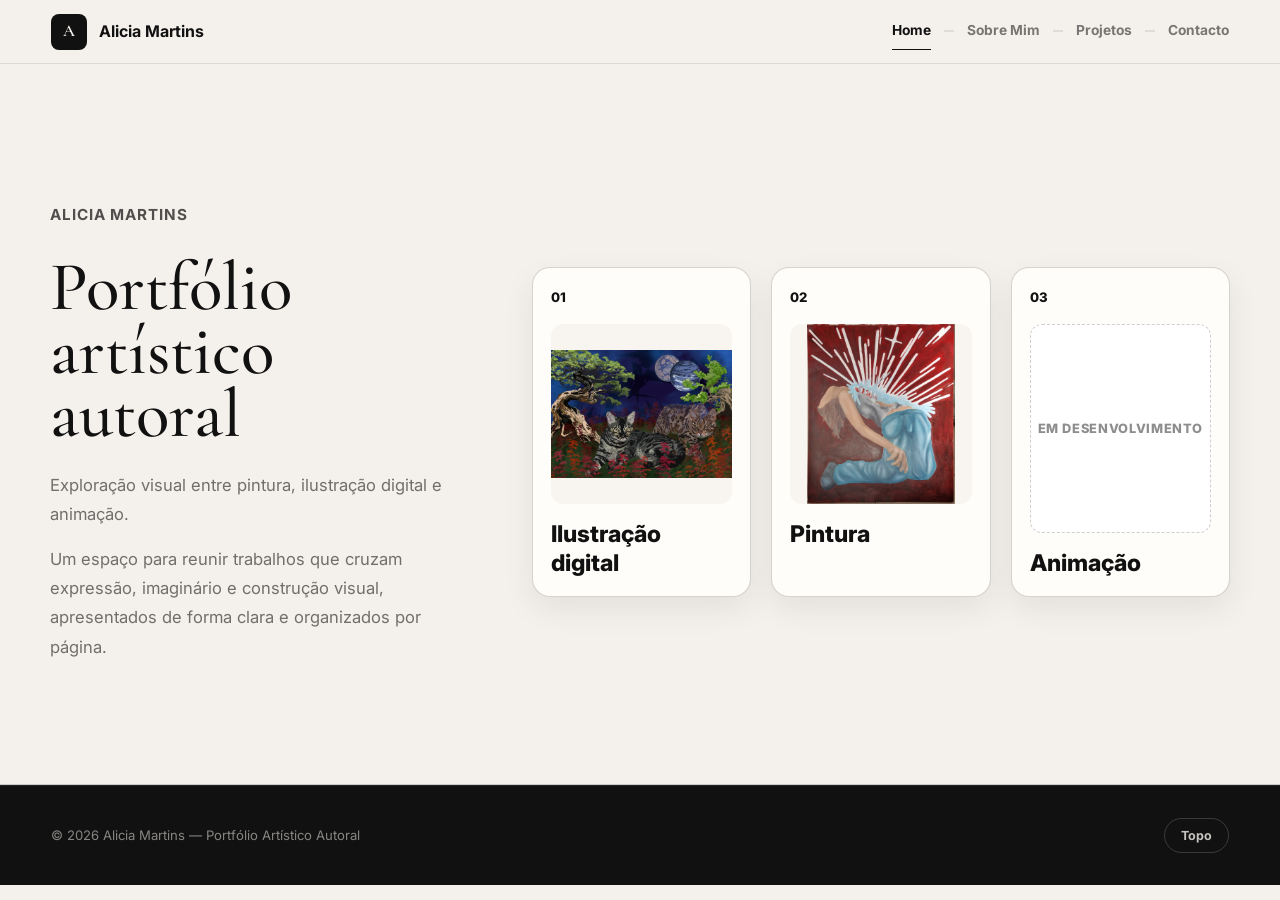
==== commit 01276756: "Limpar cards e agrupar projetos" ====
--- a/index.html
+++ b/index.html
@@ -49,8 +49,8 @@
             <span>02</span>
             <strong>Pintura</strong>
           </a>
-          <a class="hero-card hero-card--lower hero-card--animacao is-portrait fit-contain" href="projetos.html?categoria=animacao#detalhados">
-            <img src="assets/img/autorretrato-fundo-claro.png" alt="Animação — espaço em desenvolvimento" />
+          <a class="hero-card hero-card--lower hero-card--animacao is-portrait is-future" href="projetos.html?categoria=animacao#detalhados">
+            <span class="future-placeholder" aria-hidden="true">Em desenvolvimento</span>
             <span>03</span>
             <strong>Animação</strong>
           </a>
--- a/css/style.css
+++ b/css/style.css
@@ -34,11 +34,7 @@
 body {
   min-width: 320px;
   overflow-x: hidden;
-  background:
-    radial-gradient(circle at 6% 18%, rgba(138, 31, 31, .095), transparent 27rem),
-    radial-gradient(circle at 94% 28%, rgba(35, 59, 115, .1), transparent 28rem),
-    radial-gradient(circle at 74% 90%, rgba(123, 139, 90, .105), transparent 26rem),
-    var(--paper);
+  background: var(--paper);
   color: var(--ink);
   font-family: var(--font);
   font-size: 16px;
@@ -195,35 +191,7 @@
 
 .hero::before,
 .projects::before {
-  content: "";
-  position: absolute;
-  z-index: -1;
-  pointer-events: none;
-}
-
-.hero::before {
-  right: max(-12vw, -150px);
-  top: 90px;
-  width: min(48vw, 620px);
-  aspect-ratio: 1;
-  border-radius: 43% 57% 50% 50%;
-  background:
-    radial-gradient(circle at 34% 28%, rgba(255, 253, 250, .7), transparent 30%),
-    linear-gradient(135deg, rgba(35, 59, 115, .2), rgba(138, 31, 31, .12), rgba(123, 139, 90, .16));
-  filter: blur(.2px);
-  opacity: .78;
-  transform: rotate(-12deg);
-}
-
-.projects::before {
-  left: max(-18vw, -220px);
-  top: 90px;
-  width: min(52vw, 680px);
-  aspect-ratio: 1.25;
-  border-radius: 58% 42% 52% 48%;
-  background: linear-gradient(135deg, rgba(138, 31, 31, .12), rgba(35, 59, 115, .09), rgba(123, 139, 90, .11));
-  opacity: .85;
-  transform: rotate(9deg);
+  display: none;
 }
 
 .page-main {
@@ -271,24 +239,25 @@
 
 .hero-projects {
   display: grid;
-  grid-template-columns: 1.18fr .82fr;
+  grid-template-columns: repeat(3, minmax(0, 1fr));
   gap: 20px;
   width: 100%;
-  max-width: 680px;
+  max-width: 720px;
   margin-left: auto;
 }
 
 .hero-card {
   position: relative;
-  display: block;
-  min-height: 230px;
+  display: flex;
+  flex-direction: column;
+  gap: 16px;
+  min-height: 300px;
   overflow: hidden;
   border: 1.5px solid var(--line);
   border-radius: var(--radius);
-  background:
-    linear-gradient(145deg, rgba(255, 253, 250, .92), rgba(255, 253, 250, .52)),
-    color-mix(in srgb, var(--accent, var(--ink)) 14%, var(--paper));
-  box-shadow: 0 16px 44px rgba(17, 17, 17, .09);
+  background: var(--white);
+  padding: 18px;
+  box-shadow: 0 12px 32px rgba(17, 17, 17, .07);
   transition: transform .35s var(--ease-out), box-shadow .35s var(--ease-out), border-color var(--transition);
 }
 
@@ -300,8 +269,7 @@
 
 .hero-card--digital {
   --accent: var(--digital);
-  grid-row: span 2;
-  min-height: 480px;
+  min-height: 300px;
 }
 
 .hero-card--pintura {
@@ -313,8 +281,8 @@
 }
 
 .hero-card:hover {
-  transform: translateY(-6px);
-  box-shadow: 0 24px 60px rgba(17, 17, 17, .13);
+  transform: translateY(-4px);
+  box-shadow: 0 18px 42px rgba(17, 17, 17, .1);
   border-color: rgba(17, 17, 17, .3);
 }
 
@@ -324,66 +292,77 @@
 }
 
 .hero-card--lower:hover {
-  transform: translateY(-6px);
+  transform: translateY(-4px);
 }
 
 .hero-card::after {
-  content: "";
-  position: absolute;
-  inset: 0;
-  z-index: 1;
-  background:
-    linear-gradient(180deg, rgba(17, 17, 17, 0) 40%, rgba(17, 17, 17, .54)),
-    linear-gradient(135deg, color-mix(in srgb, var(--accent, var(--ink)) 22%, transparent), transparent 46%);
-  pointer-events: none;
+  display: none;
 }
 
 .hero-card img {
-  position: absolute;
-  inset: 0;
+  order: 2;
+  position: static;
   width: 100%;
-  height: 100%;
-  object-fit: cover;
+  height: 180px;
+  min-height: 0;
+  object-fit: contain;
   object-position: var(--preview-position, center);
-  opacity: .94;
+  opacity: 1;
   filter: none;
+  border-radius: 12px;
+  background: rgba(244, 241, 236, .62);
   transition: opacity .5s var(--ease), transform .5s var(--ease);
 }
 
 .hero-card.fit-contain img {
   object-fit: contain;
-  padding: clamp(14px, 2vw, 26px);
-  background:
-    radial-gradient(circle at 28% 20%, rgba(255, 253, 250, .78), transparent 28%),
-    color-mix(in srgb, var(--accent, var(--ink)) 11%, var(--white));
+  padding: 0;
+  background: rgba(244, 241, 236, .62);
 }
 
 .hero-card:hover img {
   opacity: 1;
-  transform: scale(1.04);
+  transform: scale(1.02);
 }
 
 .hero-card span,
 .hero-card strong {
-  position: absolute;
-  z-index: 2;
-  left: 18px;
+  position: static;
+  z-index: auto;
 }
 
 .hero-card span {
-  top: 15px;
+  order: 1;
   font-size: .82rem;
   font-weight: 800;
 }
 
 .hero-card strong {
-  right: 18px;
-  bottom: 15px;
-  color: var(--paper);
-  font-size: clamp(1rem, 1.8vw, 1.45rem);
+  order: 3;
+  color: var(--ink);
+  font-size: clamp(1.15rem, 1.8vw, 1.55rem);
   font-weight: 800;
   line-height: 1.25;
-  text-shadow: 0 2px 18px rgba(0, 0, 0, .22);
+  text-shadow: none;
+}
+
+.hero-card.is-future {
+  background: var(--white);
+}
+
+.hero-card .future-placeholder {
+  order: 2;
+  display: grid;
+  min-height: 180px;
+  place-items: center;
+  border: 1px dashed rgba(17, 17, 17, .2);
+  border-radius: 12px;
+  background: #fff;
+  color: rgba(17, 17, 17, .48);
+  font-size: .8rem;
+  font-weight: 800;
+  letter-spacing: .05em;
+  text-transform: uppercase;
 }
 
 .process,
@@ -428,16 +407,7 @@
 
 /* Decorative gradient accent for process cards */
 .process-card::after {
-  content: '';
-  position: absolute;
-  top: 0;
-  right: 0;
-  width: 80px;
-  height: 80px;
-  background: radial-gradient(circle at 100% 0%, rgba(17, 17, 17, .04) 0%, transparent 70%);
-  border-radius: 0 var(--radius) 0 0;
-  pointer-events: none;
-  transition: opacity var(--transition);
+  display: none;
 }
 
 .process-card:hover {
@@ -621,98 +591,85 @@
 
 .category-gallery {
   display: grid;
-  grid-template-columns: 1fr 1.12fr 1fr;
+  grid-template-columns: repeat(3, 1fr);
   gap: 24px;
   margin-bottom: clamp(54px, 7vw, 80px);
 }
 
 .category-card {
   position: relative;
-  display: block;
+  display: grid;
+  grid-template-rows: minmax(220px, 1fr) auto;
   min-height: 0;
-  aspect-ratio: 4 / 5;
+  aspect-ratio: auto;
   overflow: hidden;
   border: 1.5px solid var(--line);
   border-radius: var(--radius);
-  background:
-    linear-gradient(145deg, rgba(255, 253, 250, .92), rgba(255, 253, 250, .56)),
-    color-mix(in srgb, var(--accent, var(--ink)) 13%, var(--paper));
+  background: var(--white);
   cursor: pointer;
   text-align: left;
-  box-shadow: 0 12px 34px rgba(17, 17, 17, .075);
+  box-shadow: 0 10px 26px rgba(17, 17, 17, .055);
   transition: transform .35s var(--ease-out), box-shadow .35s var(--ease-out), border-color var(--transition);
 }
 
 .category-card:nth-child(2) {
-  transform: translateY(-22px);
+  transform: none;
 }
 
 .category-card:hover {
-  transform: translateY(-8px);
-  box-shadow: var(--shadow-soft);
+  transform: translateY(-4px);
+  box-shadow: 0 16px 34px rgba(17, 17, 17, .08);
   border-color: rgba(17, 17, 17, .32);
 }
 
 .category-card:nth-child(2):hover {
-  transform: translateY(-30px);
+  transform: translateY(-4px);
 }
 
 .category-card::before {
-  content: "";
-  position: absolute;
-  z-index: 1;
-  top: 16px;
-  left: 16px;
-  width: 76px;
-  height: 76px;
-  border-radius: 48% 52% 42% 58%;
-  background: color-mix(in srgb, var(--accent, var(--ink)) 32%, transparent);
-  filter: blur(.1px);
-  opacity: .78;
+  display: none;
 }
 
 .category-thumb {
-  position: absolute;
-  inset: 0;
+  position: relative;
+  inset: auto;
+  display: grid;
+  min-height: 250px;
+  margin: 18px 18px 0;
+  overflow: hidden;
+  place-items: center;
+  border-radius: 12px;
+  background: rgba(244, 241, 236, .62);
 }
 
 .category-thumb::after {
-  content: "";
-  position: absolute;
-  inset: 0;
-  background:
-    linear-gradient(180deg, rgba(244, 241, 236, .04) 30%, rgba(244, 241, 236, .92)),
-    linear-gradient(135deg, color-mix(in srgb, var(--accent, var(--ink)) 20%, transparent), transparent 46%);
+  display: none;
 }
 
 .category-thumb img {
   width: 100%;
   height: 100%;
-  object-fit: cover;
+  object-fit: contain;
   object-position: var(--preview-position, center);
-  opacity: .86;
+  opacity: 1;
   transition: opacity .5s var(--ease), transform .5s var(--ease);
 }
 
 .category-card.fit-contain .category-thumb img {
   object-fit: contain;
-  padding: clamp(16px, 2.2vw, 28px);
-  background:
-    radial-gradient(circle at 26% 18%, rgba(255, 253, 250, .72), transparent 28%),
-    color-mix(in srgb, var(--accent, var(--ink)) 10%, var(--white));
+  padding: 0;
+  background: transparent;
 }
 
 .category-card:hover .category-thumb img {
   opacity: 1;
-  transform: scale(1.04);
+  transform: scale(1.02);
 }
 
 .category-body {
-  position: absolute;
-  z-index: 1;
-  left: 22px;
-  right: 22px;
-  bottom: 20px;
+  position: static;
+  z-index: auto;
+  padding: 18px 22px 22px;
 }
 
 .category-body h3 {
@@ -726,6 +683,25 @@
 .category-body p {
   color: var(--muted);
   font-size: .9rem;
+}
+
+.category-card.is-future .category-thumb {
+  background: #fff;
+  border: 1px dashed rgba(17, 17, 17, .2);
+}
+
+.future-placeholder {
+  display: grid;
+  place-items: center;
+  width: 100%;
+  height: 100%;
+  min-height: 150px;
+  color: rgba(17, 17, 17, .48);
+  font-size: .78rem;
+  font-weight: 800;
+  letter-spacing: .05em;
+  text-align: center;
+  text-transform: uppercase;
 }
 
 .project-detail-head {
@@ -753,97 +729,133 @@
 
 .gallery {
   display: grid;
-  grid-template-columns: repeat(6, minmax(0, 1fr));
-  grid-auto-flow: dense;
-  align-items: start;
+  gap: clamp(42px, 6vw, 70px);
+}
+
+.project-group {
+  padding-top: 24px;
+  border-top: 1px solid var(--line);
+}
+
+.project-group-head {
+  display: flex;
+  align-items: flex-end;
+  justify-content: space-between;
+  gap: 24px;
+  margin-bottom: 22px;
+}
+
+.project-group-head span {
+  display: inline-block;
+  margin-bottom: 8px;
+  color: var(--accent, var(--ink));
+  font-size: .76rem;
+  font-weight: 800;
+  letter-spacing: .06em;
+  text-transform: uppercase;
+}
+
+.project-group-head h3 {
+  font-family: var(--serif);
+  font-size: clamp(1.9rem, 3.4vw, 3.05rem);
+  font-weight: 500;
+  line-height: .95;
+}
+
+.project-group-head p {
+  max-width: 390px;
+  color: var(--muted);
+  font-size: .9rem;
+}
+
+.project-group-grid {
+  display: grid;
+  grid-template-columns: repeat(3, minmax(0, 1fr));
   gap: 20px;
 }
 
 .card {
   position: relative;
-  grid-column: span 2;
-  display: block;
+  display: grid;
+  grid-template-rows: minmax(260px, auto) auto;
   min-height: 0;
-  aspect-ratio: 4 / 5;
+  aspect-ratio: auto;
   overflow: hidden;
   border: 1.5px solid var(--line);
   border-radius: var(--radius);
-  background:
-    linear-gradient(145deg, rgba(255, 253, 250, .92), rgba(255, 253, 250, .56)),
-    color-mix(in srgb, var(--accent, var(--ink)) 12%, var(--paper));
+  background: var(--white);
   cursor: pointer;
   text-align: left;
-  box-shadow: 0 12px 34px rgba(17, 17, 17, .07);
+  box-shadow: 0 10px 26px rgba(17, 17, 17, .055);
   transition: transform .35s var(--ease-out), box-shadow .35s var(--ease-out), border-color var(--transition);
 }
 
 .card.is-landscape {
-  grid-column: span 3;
-  aspect-ratio: 16 / 10;
+  grid-column: auto;
+  aspect-ratio: auto;
 }
 
 .card.is-wide {
-  grid-column: span 4;
-  aspect-ratio: 16 / 7;
+  grid-column: auto;
+  aspect-ratio: auto;
 }
 
 .card.is-portrait {
-  aspect-ratio: 4 / 5;
+  aspect-ratio: auto;
 }
 
 .card:hover {
-  transform: translateY(-7px);
-  box-shadow: var(--shadow-soft);
+  transform: translateY(-4px);
+  box-shadow: 0 16px 34px rgba(17, 17, 17, .08);
   border-color: rgba(17, 17, 17, .32);
 }
 
 .card-thumb {
-  position: absolute;
-  inset: 0;
+  position: relative;
+  inset: auto;
+  display: grid;
+  min-height: 260px;
+  margin: 18px 18px 0;
+  overflow: hidden;
+  place-items: center;
+  border-radius: 12px;
+  background: rgba(244, 241, 236, .62);
 }
 
 .card-thumb::after {
-  content: "";
-  position: absolute;
-  inset: 0;
-  background:
-    linear-gradient(180deg, rgba(17, 17, 17, 0) 35%, rgba(17, 17, 17, .72)),
-    linear-gradient(135deg, color-mix(in srgb, var(--accent, var(--ink)) 18%, transparent), transparent 50%);
+  display: none;
 }
 
 .card-thumb img {
   width: 100%;
   height: 100%;
-  object-fit: cover;
+  object-fit: contain;
   object-position: var(--preview-position, center);
   transition: transform .5s var(--ease);
 }
 
 .card.fit-contain .card-thumb img {
   object-fit: contain;
-  padding: clamp(14px, 2vw, 26px);
-  background:
-    radial-gradient(circle at 26% 18%, rgba(255, 253, 250, .72), transparent 28%),
-    color-mix(in srgb, var(--accent, var(--ink)) 10%, var(--white));
+  padding: 0;
+  background: transparent;
 }
 
 .card:hover .card-thumb img {
-  transform: scale(1.05);
+  transform: scale(1.02);
 }
 
 .card-body {
-  position: absolute;
-  z-index: 1;
-  left: 20px;
-  right: 20px;
-  bottom: 18px;
-  color: var(--paper);
+  position: static;
+  z-index: auto;
+  padding: 16px 20px 22px;
+  color: var(--ink);
 }
 
 .card-meta {
   display: flex;
   justify-content: space-between;
   margin-bottom: 10px;
+  color: var(--accent, var(--ink));
 }
 
 .card h3 {
@@ -855,8 +867,14 @@
 
 .card p {
   margin-top: 8px;
-  color: rgba(244, 241, 236, .72);
+  color: var(--muted);
   font-size: .84rem;
+}
+
+.card.is-future .card-thumb {
+  min-height: 260px;
+  background: #fff;
+  border: 1px dashed rgba(17, 17, 17, .2);
 }
 
 .contact {
@@ -1071,6 +1089,14 @@
   gap: 10px;
 }
 
+.modal-gallery.is-future {
+  min-height: 420px;
+  place-items: center;
+  border: 1px dashed rgba(17, 17, 17, .2);
+  border-radius: 14px;
+  background: #fff;
+}
+
 .modal-gallery img {
   width: 100%;
   max-height: 580px;
@@ -1370,7 +1396,19 @@
   }
 
   .category-card {
-    aspect-ratio: 16 / 10;
+    aspect-ratio: auto;
+  }
+
+  .project-group-grid {
+    grid-template-columns: 1fr;
+  }
+
+  .project-group-head {
+    display: block;
+  }
+
+  .project-group-head p {
+    margin-top: 10px;
   }
 
   .card,
@@ -1487,7 +1525,7 @@
   }
 
   .category-card {
-    aspect-ratio: 4 / 3;
+    aspect-ratio: auto;
   }
 
   .project-detail-head {
@@ -1500,15 +1538,15 @@
   }
 
   .card.is-portrait {
-    aspect-ratio: 4 / 5;
+    aspect-ratio: auto;
   }
 
   .card.is-landscape {
-    aspect-ratio: 16 / 10;
+    aspect-ratio: auto;
   }
 
   .card.is-wide {
-    aspect-ratio: 16 / 8;
+    aspect-ratio: auto;
   }
 
   .contact-links a {
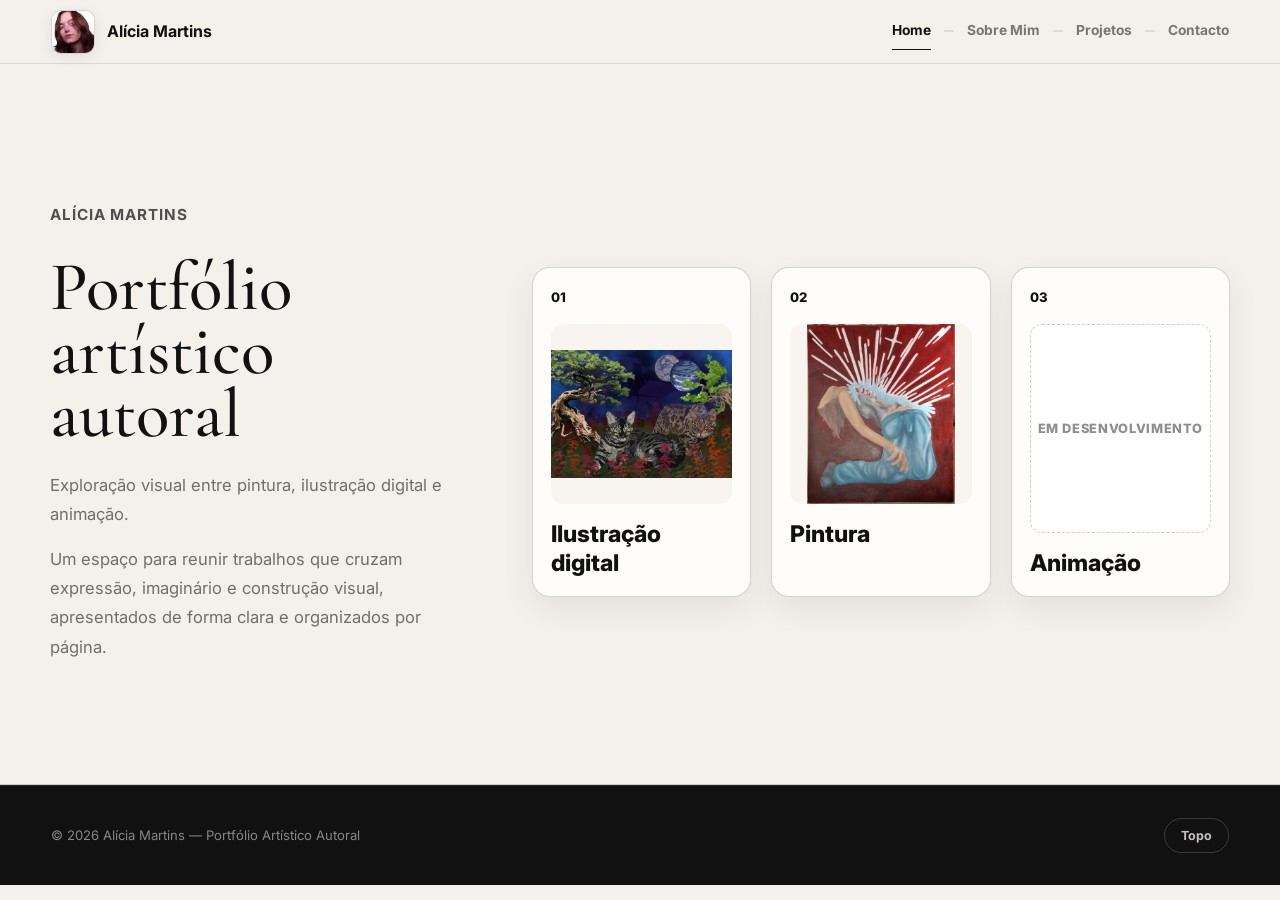
==== commit a52b556f: "Corrigir nome e avatar da marca" ====
--- a/index.html
+++ b/index.html
@@ -3,8 +3,8 @@
 <head>
   <meta charset="UTF-8" />
   <meta name="viewport" content="width=device-width, initial-scale=1.0" />
-  <title>Alicia Martins — Portfólio Artístico Autoral</title>
-  <meta name="description" content="Portfólio artístico autoral de Alicia Martins — exploração visual entre pintura, ilustração digital e animação." />
+  <title>Alícia Martins — Portfólio Artístico Autoral</title>
+  <meta name="description" content="Portfólio artístico autoral de Alícia Martins — exploração visual entre pintura, ilustração digital e animação." />
   <link rel="preconnect" href="https://fonts.googleapis.com" />
   <link rel="preconnect" href="https://fonts.gstatic.com" crossorigin />
   <link href="https://fonts.googleapis.com/css2?family=Inter:wght@300;400;500;600;700;800&family=Cormorant+Garamond:ital,wght@0,300;0,400;0,500;0,600;1,400;1,500&display=swap" rel="stylesheet" />
@@ -13,8 +13,8 @@
 <body data-page="home">
   <header class="site-header" id="topo">
     <a class="brand" href="index.html" aria-label="Voltar ao início">
-      <span class="brand-mark">A</span>
-      <span class="brand-text">Alicia Martins</span>
+      <span class="brand-mark"><img src="assets/img/autorretrato-fundo-claro.png" alt="" /></span>
+      <span class="brand-text">Alícia Martins</span>
     </a>
     <button class="nav-toggle" id="navToggle" type="button" aria-label="Abrir menu" aria-expanded="false">
       <span></span>
@@ -32,7 +32,7 @@
     <section class="hero" id="home">
       <div class="section-shell hero-shell">
         <div class="hero-copy">
-          <p class="section-kicker">Alicia Martins</p>
+          <p class="section-kicker">Alícia Martins</p>
           <h1>Portfólio artístico autoral</h1>
           <p>Exploração visual entre pintura, ilustração digital e animação.</p>
           <p>Um espaço para reunir trabalhos que cruzam expressão, imaginário e construção visual, apresentados de forma clara e organizados por página.</p>
@@ -60,7 +60,7 @@
   </main>
 
   <footer class="site-footer">
-    <p>© <span id="year"></span> Alicia Martins — Portfólio Artístico Autoral</p>
+    <p>© <span id="year"></span> Alícia Martins — Portfólio Artístico Autoral</p>
     <a href="#topo">Topo</a>
   </footer>
 
--- a/css/style.css
+++ b/css/style.css
@@ -97,21 +97,28 @@
 }
 
 .brand-mark {
-  display: grid;
-  place-items: center;
-  width: 36px;
-  height: 36px;
-  border-radius: 8px;
-  background: var(--ink);
-  color: var(--paper);
-  font-family: var(--serif);
-  font-size: 1.05rem;
-  font-weight: 600;
-  transition: transform var(--transition);
+  width: 44px;
+  height: 44px;
+  overflow: hidden;
+  border: 1px solid rgba(17, 17, 17, .18);
+  border-radius: 10px;
+  background: var(--white);
+  box-shadow: 0 4px 14px rgba(17, 17, 17, .08);
+  transition: transform var(--transition), box-shadow var(--transition);
+}
+
+.brand-mark img {
+  width: 100%;
+  height: 100%;
+  object-fit: cover;
+  object-position: 50% 34%;
+  transform: scale(1.55);
+  transform-origin: 50% 34%;
 }
 
 .brand:hover .brand-mark {
   transform: scale(1.06);
+  box-shadow: 0 6px 18px rgba(17, 17, 17, .12);
 }
 
 .main-nav {
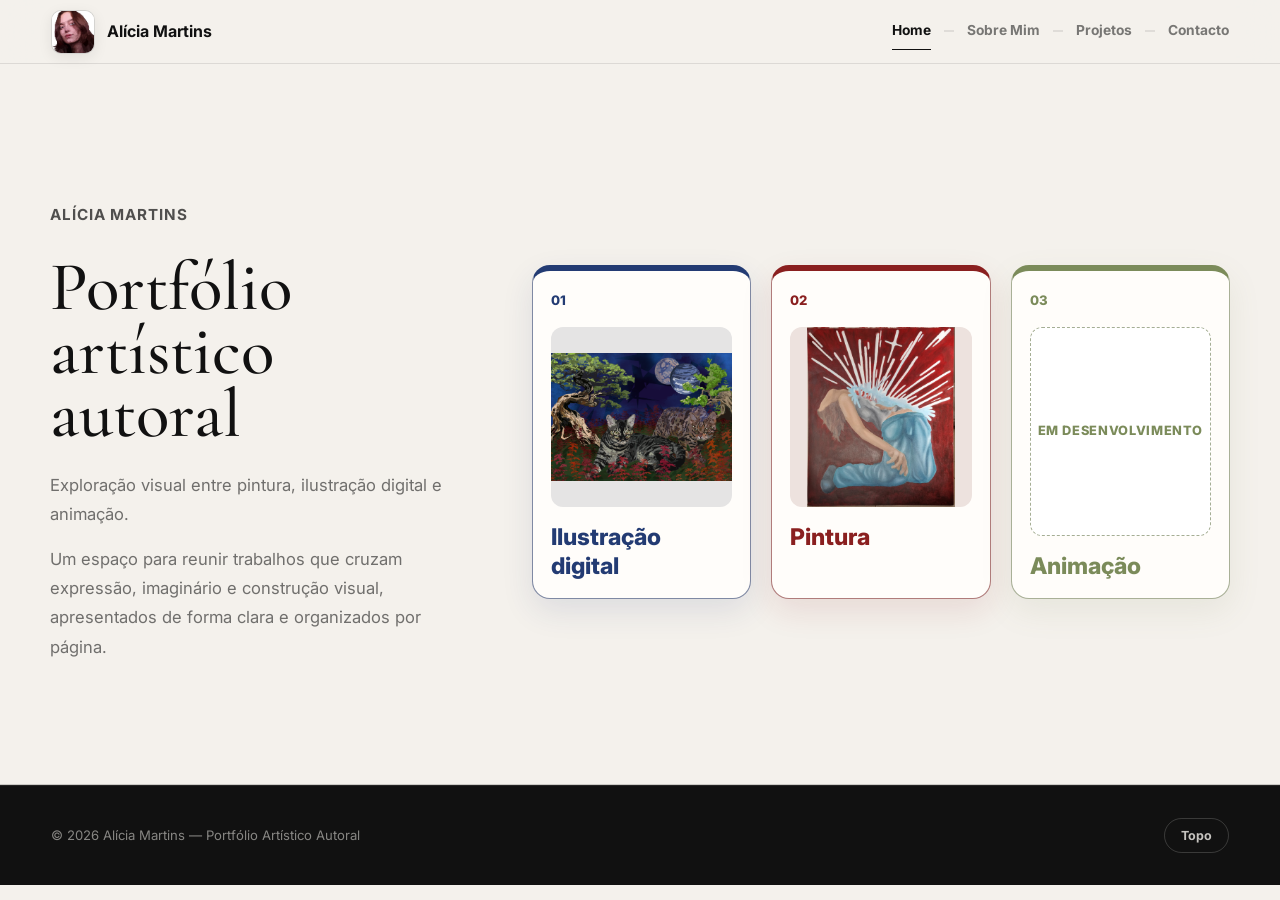
==== commit dee6b58f: "Ajustar retrato e mover animacao futura" ====
--- a/index.html
+++ b/index.html
@@ -49,7 +49,7 @@
             <span>02</span>
             <strong>Pintura</strong>
           </a>
-          <a class="hero-card hero-card--lower hero-card--animacao is-portrait is-future" href="projetos.html?categoria=animacao#detalhados">
+          <a class="hero-card hero-card--lower hero-card--animacao is-portrait is-future" href="projetos.html#processo">
             <span class="future-placeholder" aria-hidden="true">Em desenvolvimento</span>
             <span>03</span>
             <strong>Animação</strong>
--- a/css/style.css
+++ b/css/style.css
@@ -260,11 +260,12 @@
   gap: 16px;
   min-height: 300px;
   overflow: hidden;
-  border: 1.5px solid var(--line);
+  border: 1.5px solid color-mix(in srgb, var(--accent, var(--ink)) 48%, var(--line));
+  border-top: 6px solid var(--accent, var(--ink));
   border-radius: var(--radius);
   background: var(--white);
   padding: 18px;
-  box-shadow: 0 12px 32px rgba(17, 17, 17, .07);
+  box-shadow: 0 12px 32px color-mix(in srgb, var(--accent, var(--ink)) 11%, transparent);
   transition: transform .35s var(--ease-out), box-shadow .35s var(--ease-out), border-color var(--transition);
 }
 
@@ -289,8 +290,8 @@
 
 .hero-card:hover {
   transform: translateY(-4px);
-  box-shadow: 0 18px 42px rgba(17, 17, 17, .1);
-  border-color: rgba(17, 17, 17, .3);
+  box-shadow: 0 18px 42px color-mix(in srgb, var(--accent, var(--ink)) 18%, transparent);
+  border-color: color-mix(in srgb, var(--accent, var(--ink)) 64%, var(--line));
 }
 
 .hero-card--lower {
@@ -317,14 +318,14 @@
   opacity: 1;
   filter: none;
   border-radius: 12px;
-  background: rgba(244, 241, 236, .62);
+  background: color-mix(in srgb, var(--accent, var(--ink)) 7%, var(--paper));
   transition: opacity .5s var(--ease), transform .5s var(--ease);
 }
 
 .hero-card.fit-contain img {
   object-fit: contain;
   padding: 0;
-  background: rgba(244, 241, 236, .62);
+  background: color-mix(in srgb, var(--accent, var(--ink)) 7%, var(--paper));
 }
 
 .hero-card:hover img {
@@ -340,13 +341,14 @@
 
 .hero-card span {
   order: 1;
+  color: var(--accent, var(--ink));
   font-size: .82rem;
   font-weight: 800;
 }
 
 .hero-card strong {
   order: 3;
-  color: var(--ink);
+  color: var(--accent, var(--ink));
   font-size: clamp(1.15rem, 1.8vw, 1.55rem);
   font-weight: 800;
   line-height: 1.25;
@@ -362,10 +364,10 @@
   display: grid;
   min-height: 180px;
   place-items: center;
-  border: 1px dashed rgba(17, 17, 17, .2);
+  border: 1.5px dashed color-mix(in srgb, var(--accent, var(--ink)) 52%, rgba(17, 17, 17, .18));
   border-radius: 12px;
   background: #fff;
-  color: rgba(17, 17, 17, .48);
+  color: var(--accent, rgba(17, 17, 17, .48));
   font-size: .8rem;
   font-weight: 800;
   letter-spacing: .05em;
@@ -399,6 +401,77 @@
   display: grid;
   grid-template-columns: repeat(3, 1fr);
   gap: 18px;
+  margin-top: 24px;
+}
+
+.development-projects {
+  display: grid;
+  grid-template-columns: minmax(280px, 540px);
+  gap: 20px;
+}
+
+.development-project-card {
+  position: relative;
+  display: grid;
+  grid-template-columns: minmax(220px, .9fr) 1fr;
+  gap: 22px;
+  overflow: hidden;
+  border: 1.5px solid color-mix(in srgb, var(--accent, var(--ink)) 42%, var(--line));
+  border-top: 6px solid var(--accent, var(--ink));
+  border-radius: var(--radius);
+  background: rgba(255, 253, 250, .72);
+  padding: 18px;
+  color: var(--ink);
+  box-shadow: 0 12px 30px color-mix(in srgb, var(--accent, var(--ink)) 10%, transparent);
+  transition: transform .35s var(--ease-out), box-shadow .35s var(--ease-out), border-color var(--transition);
+}
+
+.development-project-card:hover {
+  transform: translateY(-4px);
+  border-color: color-mix(in srgb, var(--accent, var(--ink)) 58%, var(--line));
+  box-shadow: 0 18px 42px color-mix(in srgb, var(--accent, var(--ink)) 16%, transparent);
+}
+
+.development-project-preview {
+  display: grid;
+  min-height: 220px;
+  place-items: center;
+  border: 1.5px dashed color-mix(in srgb, var(--accent, var(--ink)) 52%, rgba(17, 17, 17, .18));
+  border-radius: 12px;
+  background: #fff;
+}
+
+.development-project-info {
+  display: flex;
+  min-width: 0;
+  flex-direction: column;
+  justify-content: center;
+}
+
+.development-project-meta {
+  display: flex;
+  flex-wrap: wrap;
+  justify-content: space-between;
+  gap: 10px;
+  margin-bottom: 16px;
+  color: var(--accent, var(--ink));
+  font-size: .78rem;
+  font-weight: 800;
+  letter-spacing: .04em;
+}
+
+.development-project-card h3 {
+  color: var(--accent, var(--ink));
+  font-family: var(--serif);
+  font-size: clamp(1.7rem, 3vw, 2.35rem);
+  font-weight: 500;
+  line-height: 1;
+}
+
+.development-project-card p {
+  margin-top: 12px;
+  color: var(--muted);
+  font-size: .9rem;
 }
 
 .process-card {
@@ -452,17 +525,17 @@
 
 .about-grid {
   display: grid;
-  grid-template-columns: .78fr 1.22fr;
+  grid-template-columns: .9fr 1.1fr;
   gap: clamp(40px, 8vw, 96px);
   align-items: center;
 }
 
 .portrait-frame {
-  width: min(100%, 315px);
-  border: 1.5px solid var(--line);
-  border-radius: var(--radius);
-  background: var(--white);
-  padding: 18px;
+  width: min(100%, 430px);
+  border: 0;
+  border-radius: 0;
+  background: transparent;
+  padding: 0;
 }
 
 .portrait-frame img {
@@ -514,6 +587,21 @@
   transition: all var(--transition);
 }
 
+.chip-row span:nth-child(1) {
+  color: var(--paint);
+  border-color: color-mix(in srgb, var(--paint) 45%, var(--line));
+}
+
+.chip-row span:nth-child(2) {
+  color: var(--digital);
+  border-color: color-mix(in srgb, var(--digital) 45%, var(--line));
+}
+
+.chip-row span:nth-child(3) {
+  color: var(--animation);
+  border-color: color-mix(in srgb, var(--animation) 45%, var(--line));
+}
+
 .about-cta {
   margin-top: clamp(54px, 7vw, 84px);
   text-align: center;
@@ -596,6 +684,30 @@
   box-shadow: 0 2px 8px rgba(17, 17, 17, .14);
 }
 
+.filter[data-filter="pintura"] {
+  --filter-accent: var(--paint);
+}
+
+.filter[data-filter="digital"] {
+  --filter-accent: var(--digital);
+}
+
+.filter[data-filter="animacao"] {
+  --filter-accent: var(--animation);
+}
+
+.filter[data-filter]:not([data-filter="all"]) {
+  color: var(--filter-accent);
+  border-color: color-mix(in srgb, var(--filter-accent) 45%, var(--line));
+}
+
+.filter.active[data-filter]:not([data-filter="all"]) {
+  background: var(--filter-accent);
+  color: var(--paper);
+  border-color: var(--filter-accent);
+  box-shadow: 0 8px 20px color-mix(in srgb, var(--filter-accent) 24%, transparent);
+}
+
 .category-gallery {
   display: grid;
   grid-template-columns: repeat(3, 1fr);
@@ -610,12 +722,13 @@
   min-height: 0;
   aspect-ratio: auto;
   overflow: hidden;
-  border: 1.5px solid var(--line);
+  border: 1.5px solid color-mix(in srgb, var(--accent, var(--ink)) 42%, var(--line));
+  border-top: 6px solid var(--accent, var(--ink));
   border-radius: var(--radius);
   background: var(--white);
   cursor: pointer;
   text-align: left;
-  box-shadow: 0 10px 26px rgba(17, 17, 17, .055);
+  box-shadow: 0 10px 26px color-mix(in srgb, var(--accent, var(--ink)) 9%, transparent);
   transition: transform .35s var(--ease-out), box-shadow .35s var(--ease-out), border-color var(--transition);
 }
 
@@ -625,8 +738,8 @@
 
 .category-card:hover {
   transform: translateY(-4px);
-  box-shadow: 0 16px 34px rgba(17, 17, 17, .08);
-  border-color: rgba(17, 17, 17, .32);
+  box-shadow: 0 16px 34px color-mix(in srgb, var(--accent, var(--ink)) 16%, transparent);
+  border-color: color-mix(in srgb, var(--accent, var(--ink)) 58%, var(--line));
 }
 
 .category-card:nth-child(2):hover {
@@ -646,7 +759,7 @@
   overflow: hidden;
   place-items: center;
   border-radius: 12px;
-  background: rgba(244, 241, 236, .62);
+  background: color-mix(in srgb, var(--accent, var(--ink)) 7%, var(--paper));
 }
 
 .category-thumb::after {
@@ -685,6 +798,11 @@
   font-size: clamp(1.7rem, 3vw, 2.45rem);
   font-weight: 600;
   line-height: .96;
+  color: var(--accent, var(--ink));
+}
+
+.category-body span {
+  color: var(--accent, var(--ink));
 }
 
 .category-body p {
@@ -694,7 +812,7 @@
 
 .category-card.is-future .category-thumb {
   background: #fff;
-  border: 1px dashed rgba(17, 17, 17, .2);
+  border: 1.5px dashed color-mix(in srgb, var(--accent, var(--ink)) 52%, rgba(17, 17, 17, .18));
 }
 
 .future-placeholder {
@@ -703,7 +821,7 @@
   width: 100%;
   height: 100%;
   min-height: 150px;
-  color: rgba(17, 17, 17, .48);
+  color: var(--accent, rgba(17, 17, 17, .48));
   font-size: .78rem;
   font-weight: 800;
   letter-spacing: .05em;
@@ -741,7 +859,7 @@
 
 .project-group {
   padding-top: 24px;
-  border-top: 1px solid var(--line);
+  border-top: 2px solid var(--accent, var(--line));
 }
 
 .project-group-head {
@@ -767,6 +885,7 @@
   font-size: clamp(1.9rem, 3.4vw, 3.05rem);
   font-weight: 500;
   line-height: .95;
+  color: var(--accent, var(--ink));
 }
 
 .project-group-head p {
@@ -788,12 +907,13 @@
   min-height: 0;
   aspect-ratio: auto;
   overflow: hidden;
-  border: 1.5px solid var(--line);
+  border: 1.5px solid color-mix(in srgb, var(--accent, var(--ink)) 42%, var(--line));
+  border-top: 6px solid var(--accent, var(--ink));
   border-radius: var(--radius);
   background: var(--white);
   cursor: pointer;
   text-align: left;
-  box-shadow: 0 10px 26px rgba(17, 17, 17, .055);
+  box-shadow: 0 10px 26px color-mix(in srgb, var(--accent, var(--ink)) 9%, transparent);
   transition: transform .35s var(--ease-out), box-shadow .35s var(--ease-out), border-color var(--transition);
 }
 
@@ -813,8 +933,8 @@
 
 .card:hover {
   transform: translateY(-4px);
-  box-shadow: 0 16px 34px rgba(17, 17, 17, .08);
-  border-color: rgba(17, 17, 17, .32);
+  box-shadow: 0 16px 34px color-mix(in srgb, var(--accent, var(--ink)) 16%, transparent);
+  border-color: color-mix(in srgb, var(--accent, var(--ink)) 58%, var(--line));
 }
 
 .card-thumb {
@@ -826,7 +946,7 @@
   overflow: hidden;
   place-items: center;
   border-radius: 12px;
-  background: rgba(244, 241, 236, .62);
+  background: color-mix(in srgb, var(--accent, var(--ink)) 7%, var(--paper));
 }
 
 .card-thumb::after {
@@ -870,6 +990,7 @@
   font-size: clamp(1.45rem, 2.2vw, 2rem);
   font-weight: 600;
   line-height: 1.05;
+  color: var(--accent, var(--ink));
 }
 
 .card p {
@@ -881,7 +1002,7 @@
 .card.is-future .card-thumb {
   min-height: 260px;
   background: #fff;
-  border: 1px dashed rgba(17, 17, 17, .2);
+  border: 1.5px dashed color-mix(in srgb, var(--accent, var(--ink)) 52%, rgba(17, 17, 17, .18));
 }
 
 .contact {
@@ -1294,13 +1415,12 @@
    ────────────────────────────────────────────── */
 
 .portrait-frame {
-  transition: box-shadow .4s cubic-bezier(.22,1,.36,1),
-              transform .4s cubic-bezier(.22,1,.36,1);
+  transition: none;
 }
 
 .portrait-frame:hover {
-  box-shadow: 0 8px 32px rgba(17, 17, 17, .08);
-  transform: translateY(-2px);
+  box-shadow: none;
+  transform: none;
 }
 
 .chip-row span:hover {
@@ -1410,6 +1530,11 @@
     grid-template-columns: 1fr;
   }
 
+  .development-projects,
+  .development-project-card {
+    grid-template-columns: 1fr;
+  }
+
   .project-group-head {
     display: block;
   }
@@ -1426,7 +1551,8 @@
   }
 
   .portrait-frame {
-    width: min(100%, 280px);
+    width: min(100%, 360px);
+    margin: 0 auto;
   }
 
   .contact-empty {
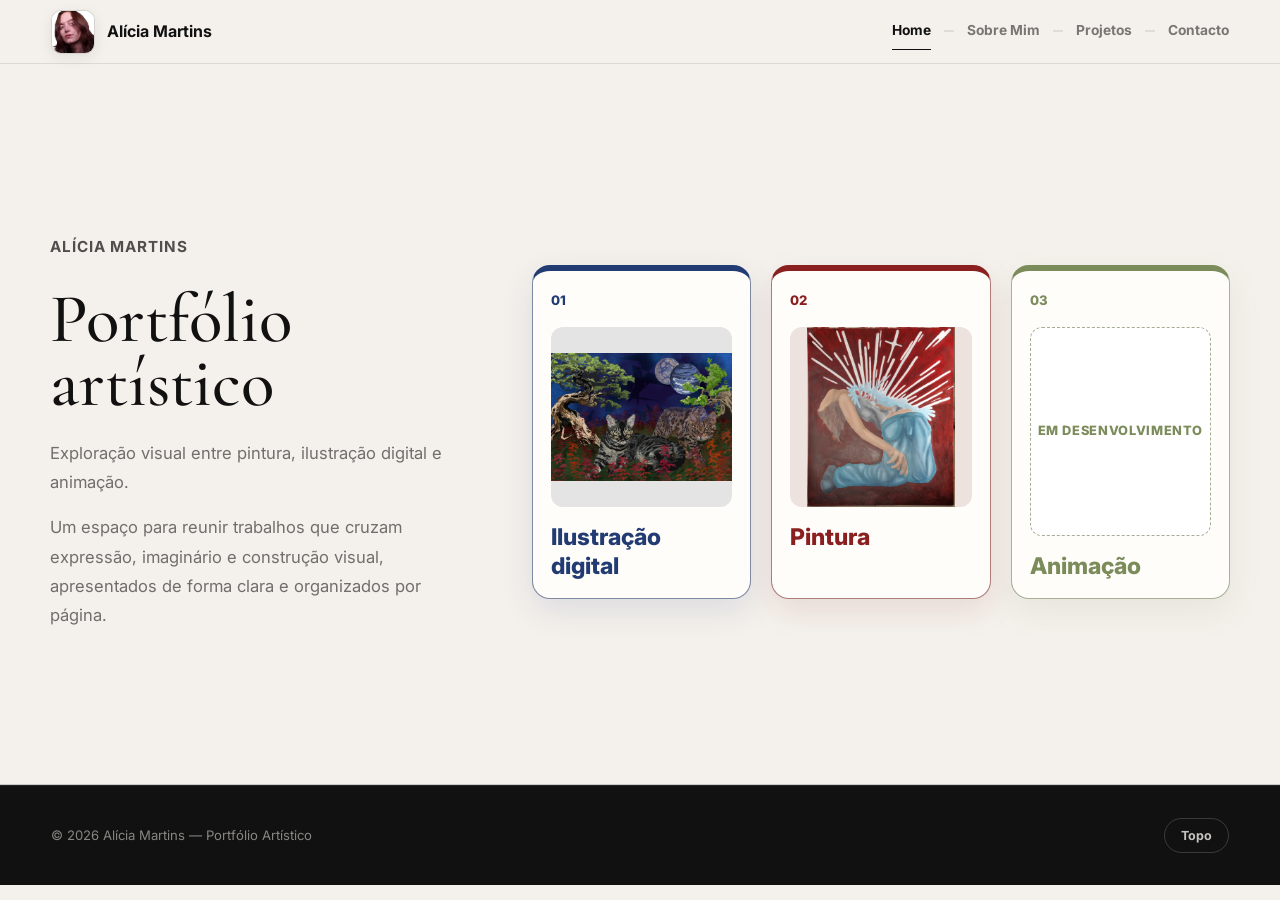
==== commit e1d1efba: "Remoção de referências ao termo 'autoral'" ====
--- a/index.html
+++ b/index.html
@@ -3,8 +3,8 @@
 <head>
   <meta charset="UTF-8" />
   <meta name="viewport" content="width=device-width, initial-scale=1.0" />
-  <title>Alícia Martins — Portfólio Artístico Autoral</title>
-  <meta name="description" content="Portfólio artístico autoral de Alícia Martins — exploração visual entre pintura, ilustração digital e animação." />
+  <title>Alícia Martins — Portfólio Artístico</title>
+  <meta name="description" content="Portfólio artístico de Alícia Martins — exploração visual entre pintura, ilustração digital e animação." />
   <link rel="preconnect" href="https://fonts.googleapis.com" />
   <link rel="preconnect" href="https://fonts.gstatic.com" crossorigin />
   <link href="https://fonts.googleapis.com/css2?family=Inter:wght@300;400;500;600;700;800&family=Cormorant+Garamond:ital,wght@0,300;0,400;0,500;0,600;1,400;1,500&display=swap" rel="stylesheet" />
@@ -33,7 +33,7 @@
       <div class="section-shell hero-shell">
         <div class="hero-copy">
           <p class="section-kicker">Alícia Martins</p>
-          <h1>Portfólio artístico autoral</h1>
+          <h1>Portfólio artístico</h1>
           <p>Exploração visual entre pintura, ilustração digital e animação.</p>
           <p>Um espaço para reunir trabalhos que cruzam expressão, imaginário e construção visual, apresentados de forma clara e organizados por página.</p>
         </div>
@@ -60,7 +60,7 @@
   </main>
 
   <footer class="site-footer">
-    <p>© <span id="year"></span> Alícia Martins — Portfólio Artístico Autoral</p>
+    <p>© <span id="year"></span> Alícia Martins — Portfólio Artístico</p>
     <a href="#topo">Topo</a>
   </footer>
 
--- a/css/style.css
+++ b/css/style.css
@@ -397,32 +397,38 @@
   color: var(--muted);
 }
 
+.process {
+  --accent: var(--animation);
+}
+
 .process-steps {
   display: grid;
   grid-template-columns: repeat(3, 1fr);
   gap: 18px;
-  margin-top: 24px;
+  margin-top: 30px;
 }
 
 .development-projects {
   display: grid;
-  grid-template-columns: minmax(280px, 540px);
+  width: min(100%, 900px);
+  grid-template-columns: 1fr;
   gap: 20px;
+  margin-bottom: clamp(28px, 4vw, 46px);
 }
 
 .development-project-card {
   position: relative;
   display: grid;
-  grid-template-columns: minmax(220px, .9fr) 1fr;
-  gap: 22px;
+  grid-template-columns: minmax(280px, .88fr) 1fr;
+  gap: clamp(24px, 4vw, 42px);
   overflow: hidden;
   border: 1.5px solid color-mix(in srgb, var(--accent, var(--ink)) 42%, var(--line));
-  border-top: 6px solid var(--accent, var(--ink));
+  border-left: 8px solid var(--accent, var(--ink));
   border-radius: var(--radius);
   background: rgba(255, 253, 250, .72);
-  padding: 18px;
+  padding: clamp(18px, 2.4vw, 28px);
   color: var(--ink);
-  box-shadow: 0 12px 30px color-mix(in srgb, var(--accent, var(--ink)) 10%, transparent);
+  box-shadow: 0 16px 42px color-mix(in srgb, var(--accent, var(--ink)) 11%, transparent);
   transition: transform .35s var(--ease-out), box-shadow .35s var(--ease-out), border-color var(--transition);
 }
 
@@ -434,7 +440,7 @@
 
 .development-project-preview {
   display: grid;
-  min-height: 220px;
+  min-height: 270px;
   place-items: center;
   border: 1.5px dashed color-mix(in srgb, var(--accent, var(--ink)) 52%, rgba(17, 17, 17, .18));
   border-radius: 12px;
@@ -474,11 +480,32 @@
   font-size: .9rem;
 }
 
+.development-tags {
+  display: flex;
+  flex-wrap: wrap;
+  gap: 8px;
+  margin-top: 18px;
+}
+
+.development-tags span {
+  display: inline-flex;
+  min-height: 30px;
+  align-items: center;
+  justify-content: center;
+  padding: 0 12px;
+  border: 1px solid color-mix(in srgb, var(--accent, var(--ink)) 36%, var(--line));
+  border-radius: 999px;
+  color: var(--accent, var(--ink));
+  font-size: .75rem;
+  font-weight: 800;
+}
+
 .process-card {
   position: relative;
   min-height: 220px;
   padding: 28px;
-  border: 1.5px solid var(--line);
+  border: 1.5px solid color-mix(in srgb, var(--accent, var(--ink)) 24%, var(--line));
+  border-top: 4px solid color-mix(in srgb, var(--accent, var(--ink)) 76%, var(--line));
   border-radius: var(--radius);
   background: rgba(255, 253, 250, .55);
   overflow: hidden;
@@ -492,8 +519,8 @@
 
 .process-card:hover {
   transform: translateY(-3px);
-  box-shadow: 0 6px 24px rgba(17, 17, 17, .06);
-  border-color: rgba(17, 17, 17, .28);
+  box-shadow: 0 10px 28px color-mix(in srgb, var(--accent, var(--ink)) 12%, transparent);
+  border-color: color-mix(in srgb, var(--accent, var(--ink)) 42%, var(--line));
 }
 
 .process-card:hover::after {
@@ -506,6 +533,10 @@
   font-size: .78rem;
   font-weight: 800;
   letter-spacing: .04em;
+}
+
+.process-card span {
+  color: var(--accent, var(--ink));
 }
 
 .process-card h3 {
